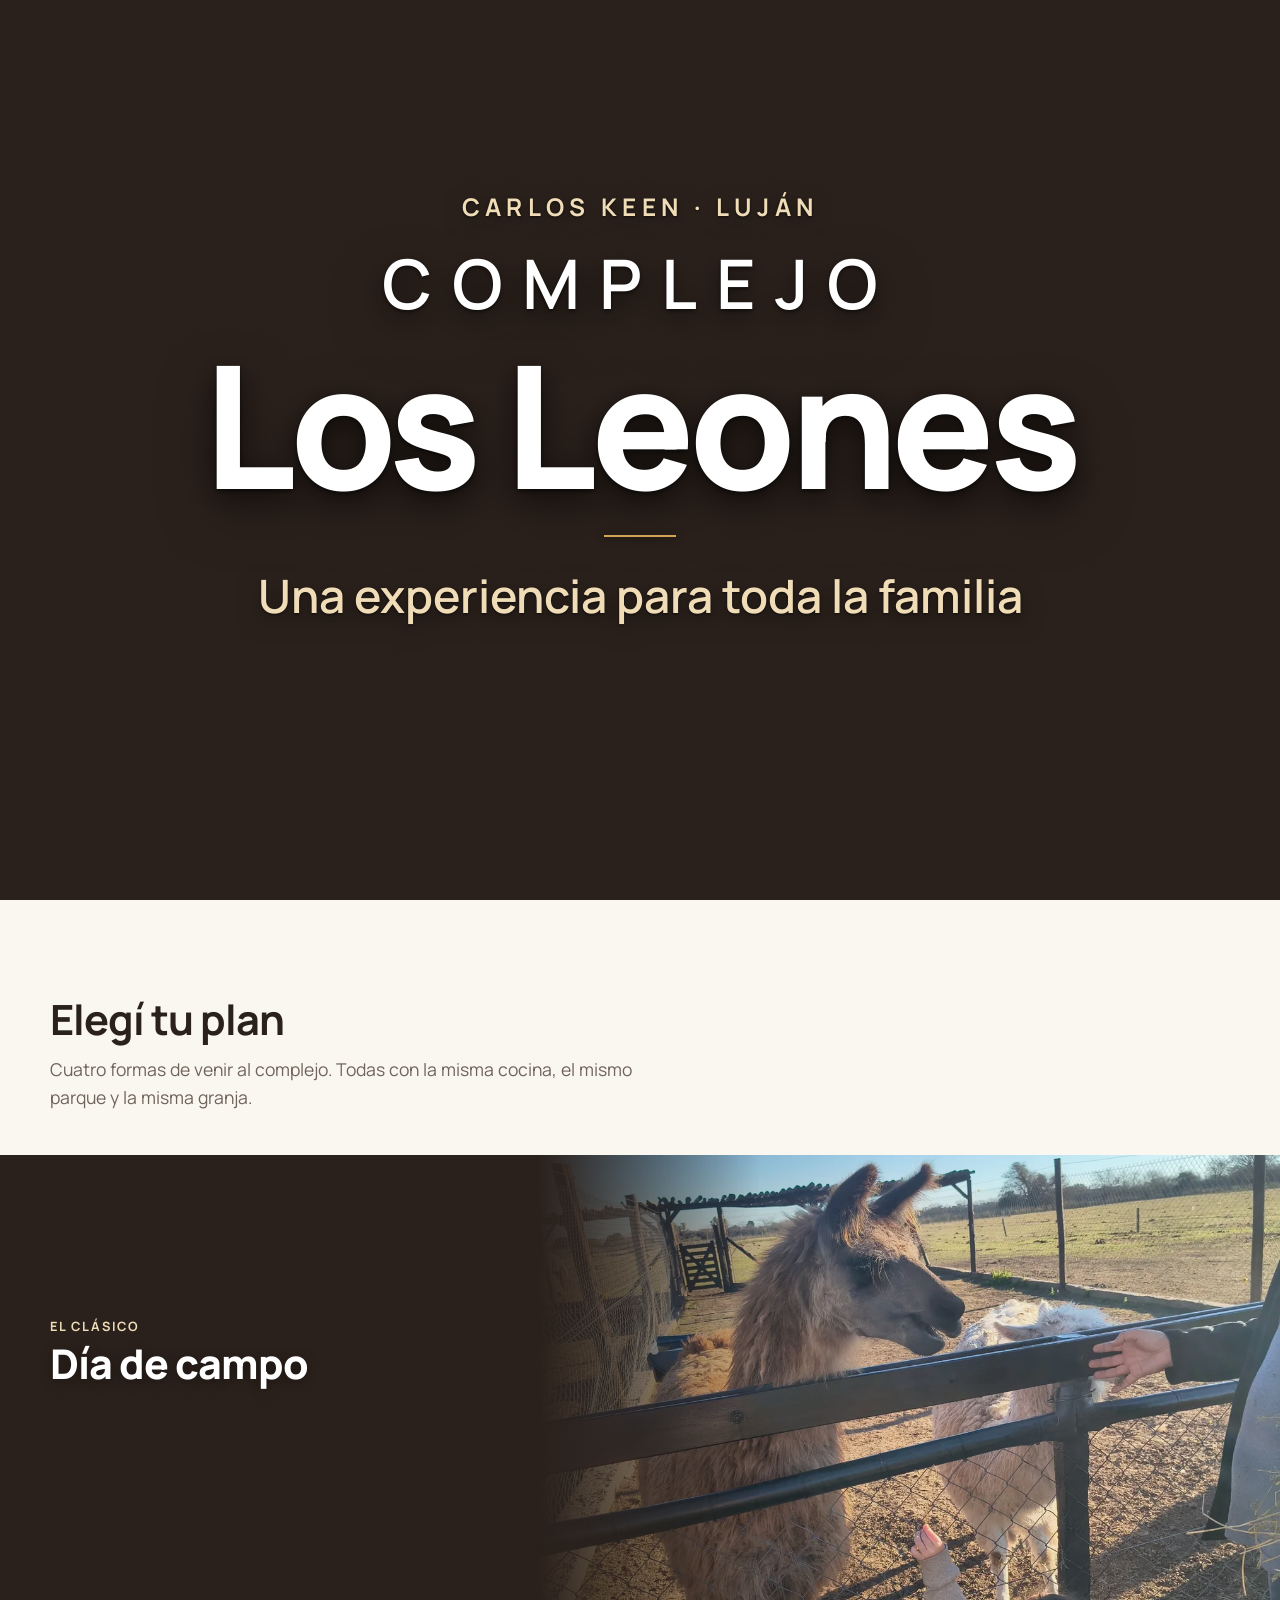
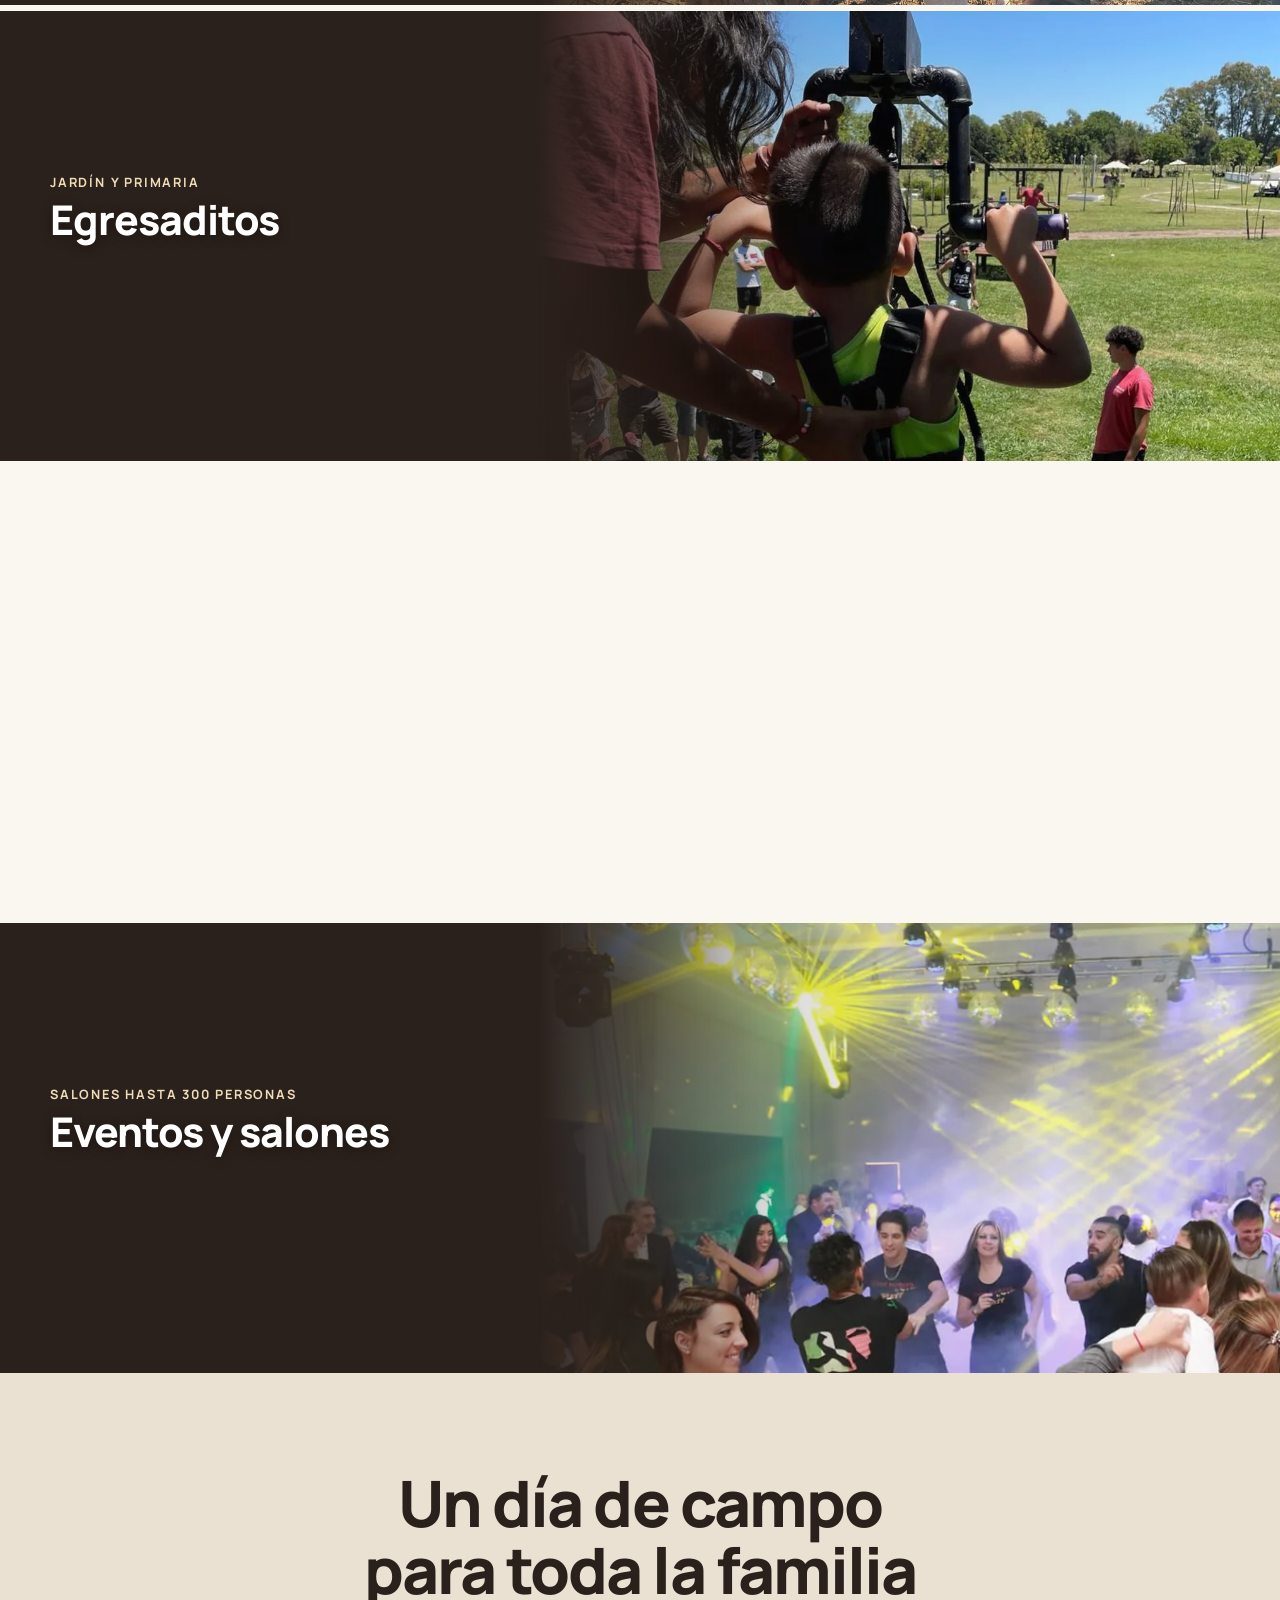
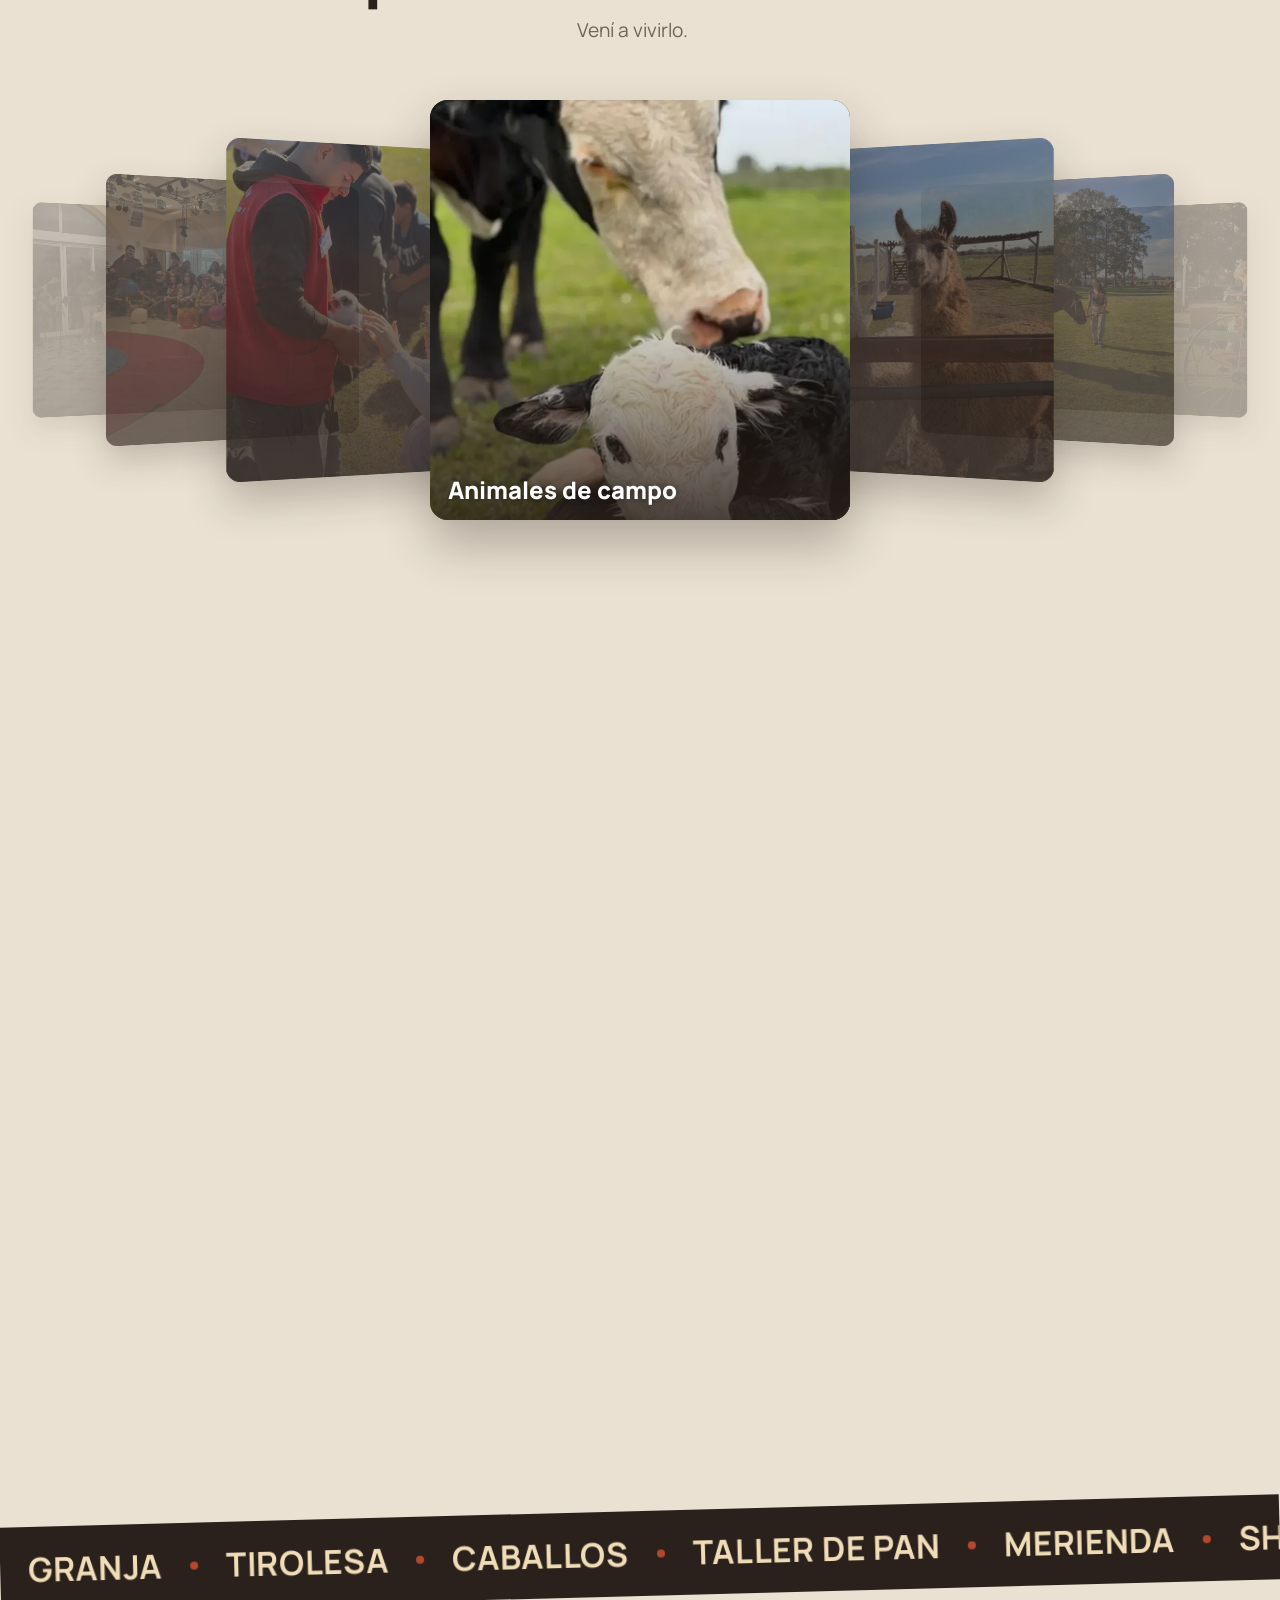
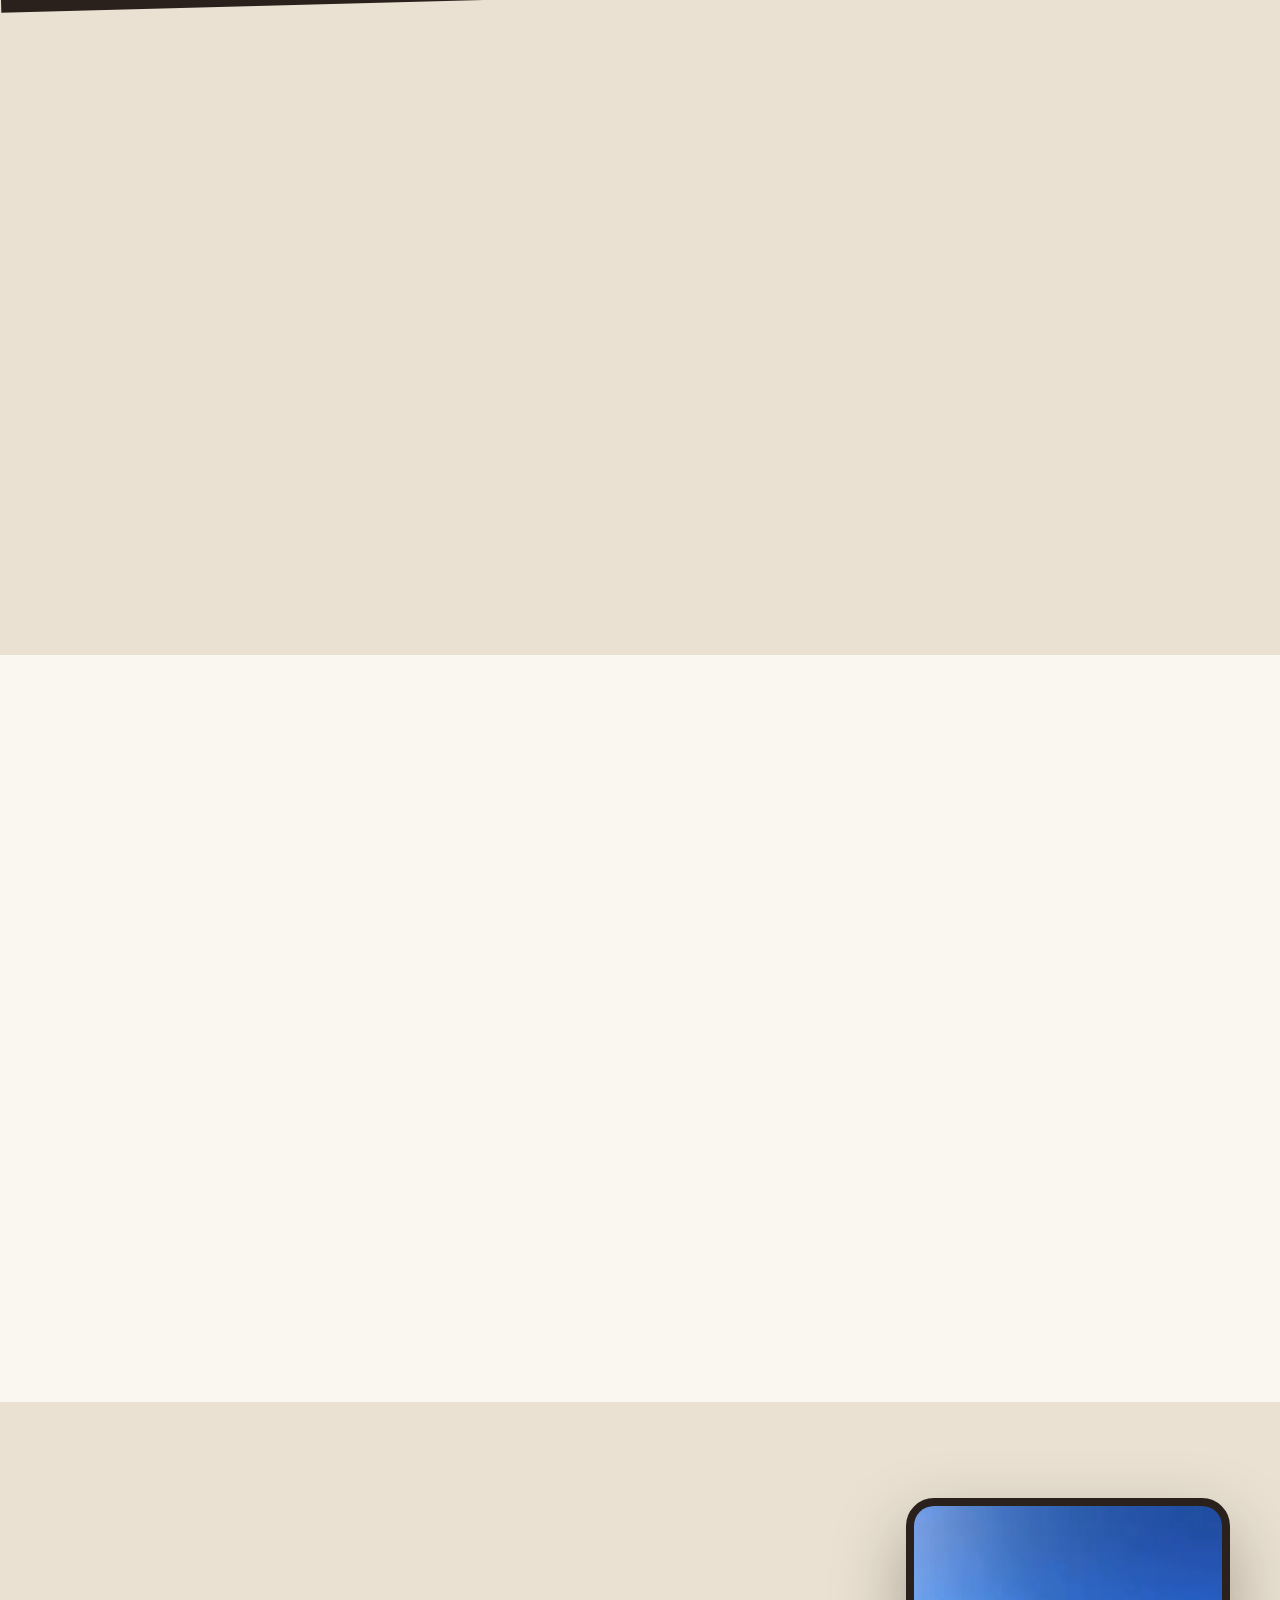
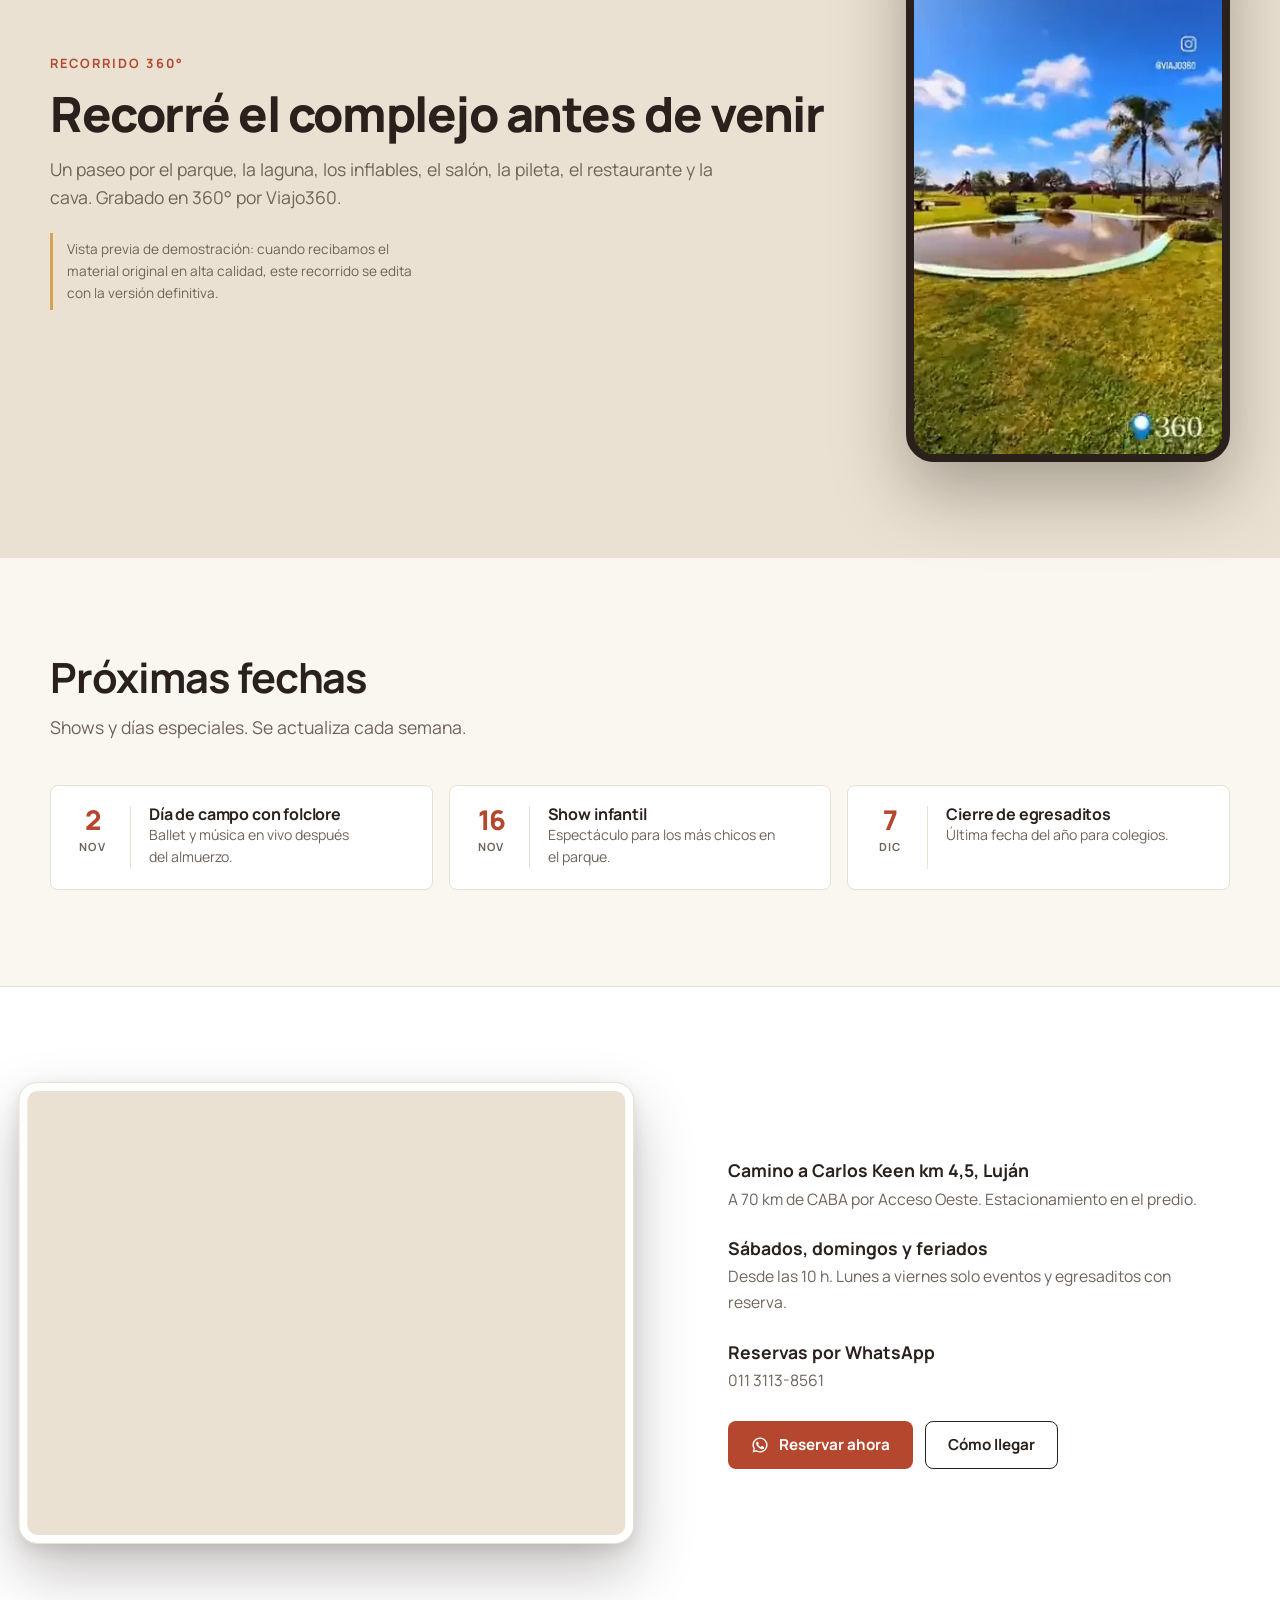
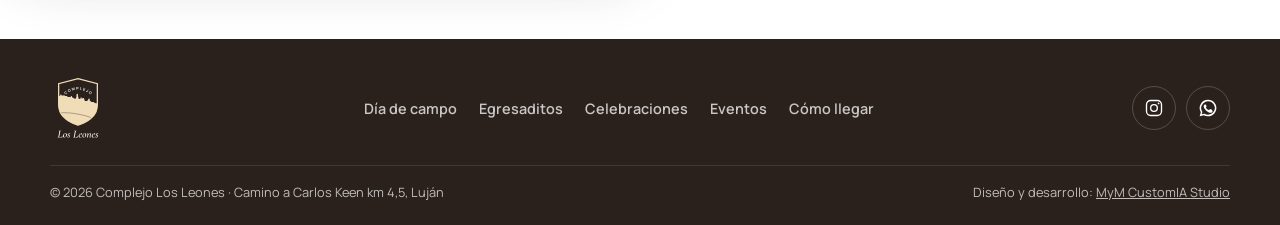
==== index.html @ ae830e56 "Home completa: portada, planes, día de campo, egresaditos, reseñas, recorrido 360, cómo llegar; SEO," ====
<!doctype html>
<html lang="es-AR" class="no-js">
<head>
<meta charset="utf-8">
<meta name="viewport" content="width=device-width,initial-scale=1">
<meta name="robots" content="noindex">
<title>Complejo Los Leones · Día de campo en Carlos Keen, Luján</title>
<meta name="description" content="Día de campo a 70 km de CABA: granja, tirolesa, caballos, shows y almuerzo en nuestro restaurante de campo. Egresaditos, celebraciones y eventos en Carlos Keen, Luján.">
<meta name="theme-color" content="#2B211C">
<link rel="icon" type="image/svg+xml" href="assets/img/isotipo.svg">
<link rel="canonical" href="https://complejolosleones.com/">
<meta property="og:type" content="website">
<meta property="og:locale" content="es_AR">
<meta property="og:site_name" content="Complejo Los Leones">
<meta property="og:title" content="Complejo Los Leones · Día de campo en Carlos Keen, Luján">
<meta property="og:description" content="Una experiencia para toda la familia a 70 km de CABA: granja, tirolesa, caballos, shows y almuerzo de campo. Egresaditos, celebraciones y eventos.">
<meta property="og:url" content="https://complejolosleones.com/">
<meta property="og:image" content="https://complejolosleones.com/assets/img/og.jpg">
<meta property="og:image:width" content="1200">
<meta property="og:image:height" content="630">
<meta name="twitter:card" content="summary_large_image">
<meta name="twitter:title" content="Complejo Los Leones · Día de campo en Carlos Keen, Luján">
<meta name="twitter:description" content="Una experiencia para toda la familia a 70 km de CABA: granja, tirolesa, caballos, shows y almuerzo de campo.">
<meta name="twitter:image" content="https://complejolosleones.com/assets/img/og.jpg">
<script type="application/ld+json">
{"@context":"https://schema.org","@type":["Restaurant","TouristAttraction"],"name":"Complejo Los Leones","description":"Restaurante de campo y complejo de eventos en Carlos Keen, Luján: día de campo con granja y actividades para toda la familia, egresaditos, celebraciones y salones para eventos.","url":"https://complejolosleones.com/","telephone":"+54 9 11 3113-8561","image":"https://complejolosleones.com/assets/img/og.jpg","address":{"@type":"PostalAddress","streetAddress":"Camino a Carlos Keen km 4,5","addressLocality":"Carlos Keen","addressRegion":"Buenos Aires","postalCode":"B6701","addressCountry":"AR"},"geo":{"@type":"GeoCoordinates","latitude":-34.5113596,"longitude":-59.1835315},"openingHoursSpecification":[{"@type":"OpeningHoursSpecification","dayOfWeek":["Saturday","Sunday"],"opens":"10:00","closes":"19:00"}],"servesCuisine":"Argentina","priceRange":"$$$","sameAs":["https://www.instagram.com/complejolosleones/"],"aggregateRating":{"@type":"AggregateRating","ratingValue":"4.5","reviewCount":"2724"}}
</script>
<link rel="preload" as="font" type="font/woff2" href="assets/fonts/manrope-var.woff2" crossorigin>
<link rel="stylesheet" href="assets/css/estilos.min.css?v=20261103t">
<script src="assets/js/main.js?v=20261103t" defer></script>
</head>
<body>
<a class="saltar" href="#contenido">Saltar al contenido</a>

<svg width="0" height="0" class="oculto-svg" aria-hidden="true" focusable="false">
  <symbol id="i-wa" viewBox="0 0 24 24"><path d="M12 2a10 10 0 0 0-8.6 15.1L2 22l5.1-1.3A10 10 0 1 0 12 2zm0 18.2a8.2 8.2 0 0 1-4.2-1.2l-.3-.2-3 .8.8-2.9-.2-.3A8.2 8.2 0 1 1 12 20.2zm4.5-6.1c-.2-.1-1.5-.7-1.7-.8s-.4-.1-.6.1-.6.8-.8 1-.3.2-.5.1a6.7 6.7 0 0 1-3.3-2.9c-.3-.4.3-.4.7-1.3.1-.2 0-.3 0-.4l-.8-1.8c-.2-.5-.4-.4-.6-.4h-.5a1 1 0 0 0-.7.3 3 3 0 0 0-.9 2.2 5.2 5.2 0 0 0 1.1 2.8 11.9 11.9 0 0 0 4.6 4c1.7.7 2.3.8 3.1.7a2.7 2.7 0 0 0 1.8-1.2 2.2 2.2 0 0 0 .1-1.2l-.5-.2z"/></symbol>
  <symbol id="i-granja" viewBox="0 0 24 24"><path d="M3 11 12 4l9 7"/><path d="M5 10v10h14V10"/><path d="M9 20v-6h6v6"/><path d="M9 14h6"/></symbol>
  <symbol id="i-tirolesa" viewBox="0 0 24 24"><path d="M2 6l20 6"/><circle cx="12" cy="10.5" r="2"/><path d="M12 12.5v4"/><path d="M9.5 20h5"/><path d="M10 16.5h4"/></symbol>
  <symbol id="i-caballo" viewBox="0 0 24 24"><path d="M6 20V11a6 6 0 0 1 12 0v9"/><path d="M4 20h4M16 20h4"/><path d="M8 13h.01M16 13h.01M7 16h.01M17 16h.01"/></symbol>
  <symbol id="i-pan" viewBox="0 0 24 24"><path d="M12 21V8"/><path d="M12 8c-3 0-4-2-4-4 2 0 4 1 4 4z"/><path d="M12 8c3 0 4-2 4-4-2 0-4 1-4 4z"/><path d="M12 13c-3 0-4-2-4-4 2 0 4 1 4 4z"/><path d="M12 13c3 0 4-2 4-4-2 0-4 1-4 4z"/><path d="M12 18c-3 0-4-2-4-4 2 0 4 1 4 4z"/><path d="M12 18c3 0 4-2 4-4-2 0-4 1-4 4z"/></symbol>
  <symbol id="i-juegos" viewBox="0 0 24 24"><circle cx="12" cy="12" r="9"/><path d="M12 3a9 9 0 0 1 0 18"/><path d="M3 12h18"/><path d="M7 5.5c3 3 3 10 0 13M17 5.5c-3 3-3 10 0 13"/></symbol>
  <symbol id="i-almuerzo" viewBox="0 0 24 24"><path d="M7 3v18"/><path d="M4 3v5a3 3 0 0 0 6 0V3"/><path d="M17 3c-2 0-3 3-3 7h3v11"/></symbol>
  <symbol id="i-merienda" viewBox="0 0 24 24"><path d="M4 9h12v5a5 5 0 0 1-10 0z"/><path d="M16 10h2a2.5 2.5 0 0 1 0 5h-2"/><path d="M4 21h14"/><path d="M8 4c0 1.5 1 1.5 1 3M12 4c0 1.5 1 1.5 1 3"/></symbol>
  <symbol id="i-shows" viewBox="0 0 24 24"><path d="M9 18V6l10-2v12"/><circle cx="6.5" cy="18" r="2.5"/><circle cx="16.5" cy="16" r="2.5"/></symbol>
  <symbol id="i-docente" viewBox="0 0 24 24"><path d="M2 9l10-4 10 4-10 4z"/><path d="M6 11v4c0 1.5 2.7 3 6 3s6-1.5 6-3v-4"/><path d="M22 9v5"/></symbol>
  <symbol id="i-familias" viewBox="0 0 24 24"><circle cx="9" cy="8" r="3"/><circle cx="17" cy="9" r="2.3"/><path d="M3 20v-1a6 6 0 0 1 12 0v1"/><path d="M15 20v-1a4 4 0 0 1 6 0v1"/></symbol>
  <symbol id="i-play" viewBox="0 0 24 24"><path d="M6 4l14 8-14 8z"/></symbol>
  <symbol id="i-menu" viewBox="0 0 24 24"><path d="M4 7h16M4 12h16M4 17h16"/></symbol>
</svg>

<header class="top" id="top">
  <div class="cont top-in">
    <a class="marca" href="#inicio">
      <img src="assets/img/marca-los-leones.svg" alt="Complejo Los Leones" width="203" height="60">
    </a>
    <button class="menu-btn" type="button" aria-expanded="false" aria-controls="nav" aria-label="Abrir menú"><svg class="ico"><use href="#i-menu"/></svg></button>
    <nav class="nav" id="nav" aria-label="Principal">
      <a href="#incluye">Día de campo</a>
      <a href="#egresaditos">Egresaditos</a>
      <a href="#planes">Celebraciones</a>
      <a href="#planes">Eventos</a>
      <a href="#contacto">Cómo llegar</a>
      <a class="btn btn-teja btn-sm" href="https://wa.me/5491131138561?text=Hola!%20Quiero%20info%20para%20un%20d%C3%ADa%20de%20campo." target="_blank" rel="noopener">Reservar</a>
    </nav>
  </div>
</header>

<main id="contenido">

<!-- ═══ 1 · PORTADA ═══════════════════════════════════════════════ -->
<section class="hero" id="inicio">
  <!-- Fondo: arranca con la laguna y, cuando el texto terminó de entrar, va pasando por todas las fotos con fundido lento.
       Todas las fotos vienen en el HTML; el JS espera a que carguen y arranca junto con el texto. -->
  <div class="hero-fondos">
    <picture>
      <source media="(max-width:700px)" type="image/webp" srcset="assets/img/fondo-laguna-movil.webp">
      <source media="(max-width:700px)" srcset="assets/img/fondo-laguna-movil.jpg">
      <source type="image/webp" srcset="assets/img/fondo-laguna.webp">
      <img src="assets/img/fondo-laguna.jpg" alt="La laguna y el puente al atardecer" width="1600" height="900" decoding="async" class="activa" fetchpriority="high">
    </picture>
    <picture>
      <source media="(max-width:700px)" type="image/webp" srcset="assets/img/fondo-galeria-movil.webp">
      <source media="(max-width:700px)" srcset="assets/img/fondo-galeria-movil.jpg">
      <source type="image/webp" srcset="assets/img/fondo-galeria.webp">
      <img src="assets/img/fondo-galeria.jpg" alt="La galería de arcos del complejo al atardecer" width="1600" height="900" decoding="async">
    </picture>
    <picture>
      <source media="(max-width:700px)" type="image/webp" srcset="assets/img/fondo-ternero-movil.webp">
      <source media="(max-width:700px)" srcset="assets/img/fondo-ternero-movil.jpg">
      <source type="image/webp" srcset="assets/img/fondo-ternero.webp">
      <img src="assets/img/fondo-ternero.jpg" alt="Vaca con su ternero recién nacido en la granja" width="1600" height="900" decoding="async">
    </picture>
    <picture>
      <source media="(max-width:700px)" type="image/webp" srcset="assets/img/fondo-llamas-movil.webp">
      <source media="(max-width:700px)" srcset="assets/img/fondo-llamas-movil.jpg">
      <source type="image/webp" srcset="assets/img/fondo-llamas.webp">
      <img src="assets/img/fondo-llamas.jpg" alt="Las llamas de la granja" width="1600" height="900" decoding="async">
    </picture>
    <picture>
      <source media="(max-width:700px)" type="image/webp" srcset="assets/img/fondo-salon-movil.webp">
      <source media="(max-width:700px)" srcset="assets/img/fondo-salon-movil.jpg">
      <source type="image/webp" srcset="assets/img/fondo-salon.webp">
      <img src="assets/img/fondo-salon.jpg" alt="Salón de eventos con ventanales al parque" width="1600" height="900" decoding="async">
    </picture>
    <picture>
      <source media="(max-width:700px)" type="image/webp" srcset="assets/img/fondo-cava-movil.webp">
      <source media="(max-width:700px)" srcset="assets/img/fondo-cava-movil.jpg">
      <source type="image/webp" srcset="assets/img/fondo-cava.webp">
      <img src="assets/img/fondo-cava.jpg" alt="La cava de vinos" width="1600" height="900" decoding="async">
    </picture>
  </div>
  <div class="cont hero-in">
    <div class="hero-texto">
      <p class="hero-sobre">Carlos Keen · Luján</p>
      <h1 class="hero-titulo"><span>Complejo</span> <span>Los Leones</span></h1>
      <span class="hero-linea" aria-hidden="true"></span>
      <p class="hero-lema">Una experiencia para toda la familia</p>
    </div>
  </div>
</section>

<!-- ═══ 2 · PLANES ════════════════════════════════════════════════ -->
<section class="seccion planes" id="planes">
  <div class="cont">
    <div class="cabecera rev">
      <h2>Elegí tu plan</h2>
      <p class="lead">Cuatro formas de venir al complejo. Todas con la misma cocina, el mismo parque y la misma granja.</p>
    </div>
  </div>
  <ul class="franjas">
    <li class="franja rev dia" data-lado="izq">
      <a href="#incluye">
        <picture><source type="image/webp" srcset="assets/img/plan-dia-de-campo.webp"><img src="assets/img/plan-dia-de-campo.jpg" alt="" width="1200" height="900" loading="lazy"></picture>
        <div class="cont franja-in">
          <span class="tag">El clásico</span>
          <h3>Día de campo</h3>
          <p>Jornada completa para familias y grupos: actividades, almuerzo, merienda y shows.</p>
        </div>
      </a>
    </li>
    <li class="franja rev egre-f" data-lado="der">
      <a href="#egresaditos">
        <picture><source type="image/webp" srcset="assets/img/plan-egresaditos.webp"><img src="assets/img/plan-egresaditos.jpg" alt="" width="1200" height="900" loading="lazy"></picture>
        <div class="cont franja-in">
          <span class="tag">Jardín y primaria</span>
          <h3>Egresaditos</h3>
          <p>Un día en el campo para cerrar el año: actividades por nivel, merienda y recuerdo grupal.</p>
        </div>
      </a>
    </li>
    <li class="franja rev cele" data-lado="izq">
      <a href="https://wa.me/5491131138561?text=Hola!%20Quiero%20info%20para%20una%20celebraci%C3%B3n.%20Fecha%3A%20____%20%C2%B7%20Somos%3A%20____" target="_blank" rel="noopener">
        <picture><source type="image/webp" srcset="assets/img/plan-celebraciones.webp"><img src="assets/img/plan-celebraciones.jpg" alt="" width="1200" height="900" loading="lazy"></picture>
        <div class="cont franja-in">
          <span class="tag">Cumpleaños y reuniones</span>
          <h3>Celebraciones</h3>
          <p>Cumpleaños, aniversarios y encuentros familiares con mesa reservada y actividades para los chicos.</p>
        </div>
      </a>
    </li>
    <li class="franja rev even" data-lado="der">
      <a href="https://wa.me/5491131138561?text=Hola!%20Quiero%20info%20para%20un%20evento%20en%20sal%C3%B3n.%20Tipo%3A%20____%20%C2%B7%20Fecha%3A%20____" target="_blank" rel="noopener">
        <picture><source type="image/webp" srcset="assets/img/plan-eventos.webp"><img src="assets/img/plan-eventos.jpg" alt="" width="800" height="600" loading="lazy"></picture>
        <div class="cont franja-in">
          <span class="tag">Salones hasta 300 personas</span>
          <h3>Eventos y salones</h3>
          <p>Casamientos, XV y jornadas de empresa en nuestros tres salones, con catering propio.</p>
        </div>
      </a>
    </li>
  </ul>
</section>

<!-- ═══ 3 · QUÉ INCLUYE ═══════════════════════════════════════════ -->
<section class="seccion incluye" id="incluye">
  <div class="cont">
    <div class="incluye-cab rev">
      <h2>Un día de campo para toda la familia</h2>
      <p class="lead">Vení a vivirlo.</p>
    </div>
    <div class="coverflow rev" id="coverflow">
      <ul class="cf-pista">
      <li class="cf-item"><picture><source type="image/webp" srcset="assets/img/act-granja.webp"><img src="assets/img/act-granja.jpg" alt="Granja" width="800" height="800"></picture><span>Granja</span></li>
      <li class="cf-item"><picture><source type="image/webp" srcset="assets/img/act-ternero.webp"><img src="assets/img/act-ternero.jpg" alt="Animales de campo" width="800" height="800"></picture><span>Animales de campo</span></li>
      <li class="cf-item"><picture><source type="image/webp" srcset="assets/img/act-llamas.webp"><img src="assets/img/act-llamas.jpg" alt="Llamas" width="800" height="800"></picture><span>Llamas</span></li>
      <li class="cf-item"><picture><source type="image/webp" srcset="assets/img/act-caballo.webp"><img src="assets/img/act-caballo.jpg" alt="Paseo a caballo" width="800" height="800"></picture><span>Paseo a caballo</span></li>
      <li class="cf-item"><picture><source type="image/webp" srcset="assets/img/act-sulky.webp"><img src="assets/img/act-sulky.jpg" alt="Paseo en sulky" width="800" height="800"></picture><span>Paseo en sulky</span></li>
      <li class="cf-item"><picture><source type="image/webp" srcset="assets/img/act-tirolesa.webp"><img src="assets/img/act-tirolesa.jpg" alt="Tirolesa" width="800" height="800"></picture><span>Tirolesa</span></li>
      <li class="cf-item"><picture><source type="image/webp" srcset="assets/img/act-pan.webp"><img src="assets/img/act-pan.jpg" alt="Taller de pan" width="800" height="800"></picture><span>Taller de pan</span></li>
      <li class="cf-item"><picture><source type="image/webp" srcset="assets/img/act-maquillaje.webp"><img src="assets/img/act-maquillaje.jpg" alt="Maquillaje artístico" width="800" height="800"></picture><span>Maquillaje artístico</span></li>
      <li class="cf-item"><picture><source type="image/webp" srcset="assets/img/act-juegos.webp"><img src="assets/img/act-juegos.jpg" alt="Plaza de juegos" width="800" height="800"></picture><span>Plaza de juegos</span></li>
      <li class="cf-item"><picture><source type="image/webp" srcset="assets/img/act-arco.webp"><img src="assets/img/act-arco.jpg" alt="Tiro con arco" width="800" height="800"></picture><span>Tiro con arco</span></li>
      <li class="cf-item"><picture><source type="image/webp" srcset="assets/img/act-folclore.webp"><img src="assets/img/act-folclore.jpg" alt="Folclore en vivo" width="800" height="800"></picture><span>Folclore en vivo</span></li>
      <li class="cf-item"><picture><source type="image/webp" srcset="assets/img/act-circo.webp"><img src="assets/img/act-circo.jpg" alt="Show infantil" width="800" height="800"></picture><span>Show infantil</span></li>
      </ul>
    </div>
    <div class="reserva rev">
      <a class="btn-reserva" href="https://wa.me/5491131138561?text=Hola!%20Quiero%20reservar%20un%20d%C3%ADa%20de%20campo.%20Fecha%3A%20____%20%C2%B7%20Adultos%3A%20__%20%C2%B7%20Chicos%3A%20__" target="_blank" rel="noopener"><svg><use href="#i-wa"/></svg>Reservá tu día de campo</a>
      <p>Te respondemos por WhatsApp con la disponibilidad y el valor para tu fecha.</p>
    </div>
  </div>
</section>

<!-- ═══ 5 · EGRESADITOS ═══════════════════════════════════════════ -->
<section class="seccion egre" id="egresaditos">
  <div class="cont">
    <!-- Foto grande con el título montado encima -->
    <div class="egre-hero rev">
      <picture><source type="image/webp" srcset="assets/img/egresaditos.webp"><img src="assets/img/egresaditos.jpg" alt="Grupo de egresaditos festejando en el parque del complejo" width="1200" height="900" loading="lazy"></picture><!-- ▼ imagen de ejemplo (IA): reemplazar por foto real -->
      <div class="egre-hero-texto">
        <span class="tag">Egresaditos · Jardín y primaria</span>
        <h2><span class="w">El</span> <span class="w">último</span> <span class="w">día</span> <span class="w">de</span> <span class="w">clases</span><br><span class="w">que</span> <span class="w">nadie</span> <span class="w">se</span> <span class="w">olvida</span></h2>
      </div>
      <ul class="niveles" aria-label="Niveles">
        <li class="nivel">Jardín</li>
        <li class="nivel">Primaria</li>
        <li class="nivel pronto">Secundaria · 2027</li>
      </ul>
    </div>
  </div>

  <!-- Cinta con las palabras del día: se desplaza con el scroll -->
  <div class="cinta" aria-hidden="true"><div class="cinta-pista"><div class="cinta-grupo"><span>Granja</span><i></i><span>Tirolesa</span><i></i><span>Caballos</span><i></i><span>Taller de pan</span><i></i><span>Merienda</span><i></i><span>Show</span><i></i><span>Foto grupal</span><i></i></div><div class="cinta-grupo"><span>Granja</span><i></i><span>Tirolesa</span><i></i><span>Caballos</span><i></i><span>Taller de pan</span><i></i><span>Merienda</span><i></i><span>Show</span><i></i><span>Foto grupal</span><i></i></div></div></div>

  <div class="cont">
    <!-- Tres pasos -->
    <ol class="pasos">
      <li class="paso rev"><span class="paso-num">1</span><h3>Llegan y exploran</h3><p>Granja, plaza de juegos y el parque entero para correr.</p></li>
      <li class="paso rev"><span class="paso-num">2</span><h3>Se animan</h3><p>Tirolesa, paseo a caballo, tiro con arco y taller de pan.</p></li>
      <li class="paso rev"><span class="paso-num">3</span><h3>Lo celebran</h3><p>Merienda de campo, show y la foto del grupo con las remeras.</p></li>
    </ol>

    <!-- Dos puertas de entrada -->
    <div class="doble">
      <a class="rev" href="https://wa.me/5491131138561?text=Hola!%20Soy%20docente%2Fdirectivo%20y%20quiero%20la%20propuesta%20de%20egresaditos.%20Colegio%3A%20____%20%C2%B7%20Nivel%3A%20____%20%C2%B7%20Cantidad%3A%20__" target="_blank" rel="noopener">
        <span class="doble-ico"><svg class="ico"><use href="#i-docente"/></svg></span>
        <b>Soy docente o directivo</b>
        <span class="doble-txt">Pedí la propuesta para presentar en el colegio.</span>
        <span class="doble-cta"><svg><use href="#i-wa"/></svg>Pedir propuesta<svg class="ico doble-flecha" viewBox="0 0 24 24"><path d="M5 12h14M13 6l6 6-6 6"/></svg></span>
      </a>
      <a class="rev" href="https://wa.me/5491131138561?text=Hola!%20Somos%20familias%20de%20egresaditos%20y%20queremos%20info.%20Colegio%3A%20____%20%C2%B7%20Nivel%3A%20____%20%C2%B7%20Cantidad%3A%20__" target="_blank" rel="noopener">
        <span class="doble-ico"><svg class="ico"><use href="#i-familias"/></svg></span>
        <b>Somos las familias</b>
        <span class="doble-txt">Consultá fechas y armá el día con la comisión de padres.</span>
        <span class="doble-cta"><svg><use href="#i-wa"/></svg>Consultar fechas<svg class="ico doble-flecha" viewBox="0 0 24 24"><path d="M5 12h14M13 6l6 6-6 6"/></svg></span>
      </a>
    </div>
    <p class="egre-confianza rev">Más de 2.700 familias nos puntuaron 4,5 ★ en Google.</p>
  </div>
</section>

<!-- ═══ 6 · RESEÑAS ═══════════════════════════════════════════════ -->
<section class="seccion resenas" id="resenas">
  <div class="cont">
    <div class="resenas-cab rev">
      <div class="resenas-score">
        <b class="score-num" data-contar="4,5">0,0</b>
        <div class="score-estrellas" aria-label="4,5 de 5 estrellas"><i></i><i></i><i></i><i></i><i class="media"></i></div>
        <span>más de 2.700 reseñas</span>
      </div>
      <div>
        <h2>Nuestras reseñas en Google</h2>
        <p class="lead">Lo que cuentan las familias después de pasar el día en el complejo.</p>
      </div>
    </div>
    <div class="resenas-grid">
      <article class="resena rev">
        <svg class="comilla" viewBox="0 0 24 24" aria-hidden="true"><path d="M7 7h5v5c0 3-2 5-5 5v-2c1.7 0 3-1.3 3-3H7V7zm8 0h5v5c0 3-2 5-5 5v-2c1.7 0 3-1.3 3-3h-3V7z"/></svg>
        <div class="estrellas" aria-label="5 estrellas">★★★★★</div>
        <p>Pasamos un día de campo que disfrutamos de punta a punta. Nos asignaron la mesa, tomamos mate afuera y los chicos no pararon.</p>
        <footer><span class="avatar">G</span><div><b>Gabriela</b><small>Local Guide · Google</small></div></footer>
      </article>
      <article class="resena rev destacada">
        <svg class="comilla" viewBox="0 0 24 24" aria-hidden="true"><path d="M7 7h5v5c0 3-2 5-5 5v-2c1.7 0 3-1.3 3-3H7V7zm8 0h5v5c0 3-2 5-5 5v-2c1.7 0 3-1.3 3-3h-3V7z"/></svg>
        <div class="estrellas" aria-label="5 estrellas">★★★★★</div>
        <p>10 de 10. Los niños entretenidos con la visita a la granja, taller de pan, paseo a caballo, inflables, maquillaje y canchita.</p>
        <footer><span class="avatar">R</span><div><b>Romina</b><small>Local Guide · Google</small></div></footer>
      </article>
      <article class="resena rev">
        <svg class="comilla" viewBox="0 0 24 24" aria-hidden="true"><path d="M7 7h5v5c0 3-2 5-5 5v-2c1.7 0 3-1.3 3-3H7V7zm8 0h5v5c0 3-2 5-5 5v-2c1.7 0 3-1.3 3-3h-3V7z"/></svg>
        <div class="estrellas" aria-label="5 estrellas">★★★★★</div>
        <p>Qué injusto darles solo 5 estrellas. Granja linda y variada, comida riquísima.</p>
        <footer><span class="avatar">O</span><div><b>Osvaldo</b><small>Local Guide · Google</small></div></footer>
      </article>
    </div>
    <div class="google rev">
      <a class="btn btn-linea" href="https://www.google.com/maps/search/Complejo+Los+Leones+Carlos+Keen" target="_blank" rel="noopener">Leer todas en Google</a>
    </div>
  </div>
</section>

<!-- ═══ 7 · RECORRIDO 360 ═════════════════════════════════════════ -->
<section class="seccion video" id="video">
  <div class="cont video-grid">
    <div class="video-texto">
      <span class="tag rev">Recorrido 360°</span>
      <h2 class="rev">Recorré el complejo antes de venir</h2>
      <p class="lead rev">Un paseo por el parque, la laguna, los inflables, el salón, la pileta, el restaurante y la cava. Grabado en 360° por Viajo360.</p>
      <p class="video-nota rev">Vista previa de demostración: cuando recibamos el material original en alta calidad, este recorrido se edita con la versión definitiva.</p>
    </div>
    <div class="video-marco rev" data-lado="der">
      <video muted playsinline loop preload="none" poster="assets/img/recorrido-poster.webp" width="324" height="576" aria-label="Recorrido en video por el Complejo Los Leones">
        <source data-src="assets/video/recorrido.mp4" type="video/mp4">
      </video>
    </div>
  </div>
</section>

<!-- ═══ 8 · AGENDA ════════════════════════════════════════════════ -->
<section class="seccion agenda" id="agenda">
  <div class="cont">
    <div class="cabecera">
      <h2>Próximas fechas</h2>
      <p class="lead">Shows y días especiales. Se actualiza cada semana.</p>
    </div>
    <div class="agenda-lista"><!-- ▼ CONFIRMAR fechas: son de ejemplo -->
      <article class="evento"><div class="fecha"><b>2</b><small>NOV</small></div><div><h3>Día de campo con folclore</h3><p>Ballet y música en vivo después del almuerzo.</p></div></article>
      <article class="evento"><div class="fecha"><b>16</b><small>NOV</small></div><div><h3>Show infantil</h3><p>Espectáculo para los más chicos en el parque.</p></div></article>
      <article class="evento"><div class="fecha"><b>7</b><small>DIC</small></div><div><h3>Cierre de egresaditos</h3><p>Última fecha del año para colegios.</p></div></article>
    </div>
  </div>
</section>

<!-- ═══ 9 · CÓMO LLEGAR ═══════════════════════════════════════════ -->
<section class="seccion contacto" id="contacto">
  <div class="cont contacto-grid">
    <div class="mapa rev" data-lado="izq">
      <iframe src="https://www.google.com/maps?q=-34.5113596,-59.1835315&z=15&output=embed&hl=es" width="600" height="450" loading="lazy" referrerpolicy="no-referrer-when-downgrade" allowfullscreen title="Ubicación del Complejo Los Leones en Google Maps"></iframe>
    </div>
    <div class="datos">
      <div class="rev"><b>Camino a Carlos Keen km 4,5, Luján</b><span>A 70 km de CABA por Acceso Oeste. Estacionamiento en el predio.</span></div>
      <div class="rev"><b>Sábados, domingos y feriados</b><span>Desde las 10 h. Lunes a viernes solo eventos y egresaditos con reserva.</span></div><!-- ▼ CONFIRMAR -->
      <div class="rev"><b>Reservas por WhatsApp</b><span>011 3113-8561</span></div><!-- ▼ CONFIRMAR número oficial -->
      <div class="rev contacto-botones">
        <a class="btn btn-teja" href="https://wa.me/5491131138561?text=Hola!%20Quiero%20reservar.%20Fecha%3A%20____%20%C2%B7%20Somos%3A%20____" target="_blank" rel="noopener"><svg><use href="#i-wa"/></svg>Reservar ahora</a>
        <a class="btn btn-linea" href="https://www.google.com/maps/dir/?api=1&destination=Complejo+Los+Leones+Carlos+Keen" target="_blank" rel="noopener">Cómo llegar</a>
      </div>
    </div>
  </div>
</section>

</main>

<!-- ═══ 10 · PIE ══════════════════════════════════════════════════ -->
<footer class="pie">
  <div class="cont">
    <div class="pie-fila">
      <a class="pie-marca" href="#inicio"><img src="assets/img/logo-los-leones-claro.svg" alt="Complejo Los Leones" width="220" height="260"></a>
      <nav class="pie-nav" aria-label="Pie"><a href="#incluye">Día de campo</a><a href="#egresaditos">Egresaditos</a><a href="#planes">Celebraciones</a><a href="#planes">Eventos</a><a href="#contacto">Cómo llegar</a></nav>
      <div class="pie-redes"><a href="https://www.instagram.com/complejolosleones/" target="_blank" rel="noopener" aria-label="Instagram"><svg class="ico" viewBox="0 0 24 24"><rect x="3" y="3" width="18" height="18" rx="5"/><circle cx="12" cy="12" r="4"/><circle cx="17.5" cy="6.5" r="1" fill="currentColor" stroke="none"/></svg></a><a href="https://wa.me/5491131138561" target="_blank" rel="noopener" aria-label="WhatsApp"><svg viewBox="0 0 24 24" class="ico-relleno"><use href="#i-wa"/></svg></a></div>
    </div>
    <div class="legal"><span>© 2026 Complejo Los Leones · Camino a Carlos Keen km 4,5, Luján</span><span>Diseño y desarrollo: <a href="https://mymcustomiastudio.com/" target="_blank" rel="noopener">MyM CustomIA Studio</a></span></div>
  </div>
</footer>


</body>
</html>
---- assets/css/estilos.min.css ----
@font-face{font-family:"Manrope";src:url("../fonts/manrope-var.woff2") format("woff2");font-weight:200 800;font-style:normal;font-display:swap}:root{--teja:#B5472E;--teja-osc:#8E3521;--teja-clara:#C96A4F;--nogal:#2B211C;--gris:#6F635A;--piedra:#EAE1D2;--cal:#FAF7F1;--blanco:#FFFFFF;--oro:#D4A356;--oro-claro:#F0DDB8;--wa:#1FA85A;--wa-osc:#178A4A;--texto:"Manrope",system-ui,sans-serif;--radio:8px;--ancho:1180px;--gutter:clamp(20px,5vw,48px);--alto-header:70px;--aire:clamp(64px,9vw,96px)}*,*::before,*::after{box-sizing:border-box}html{overflow-x:clip;scroll-behavior:smooth;-webkit-text-size-adjust:100%}body{margin:0;font-family:var(--texto);color:var(--nogal);background:var(--cal);line-height:1.6;-webkit-font-smoothing:antialiased}[id]{scroll-margin-top:calc(var(--alto-header) + 16px)}h1,h2,h3,h4,p,ul,ol,dl,dd,figure{margin:0}ul,ol{padding:0;list-style:none}a{color:inherit}img{max-width:100%;height:auto;display:block}:focus-visible{outline:3px solid var(--oro);outline-offset:2px}@media(prefers-reduced-motion:reduce){*,*::before,*::after{transition:none!important;animation:none!important}html{scroll-behavior:auto}}h1,h2,h3,h4{font-weight:700;line-height:1.12;letter-spacing:-.025em;text-wrap:balance}h2{font-size:clamp(1.9rem,3.4vw,2.6rem)}h3{font-size:1.2rem;letter-spacing:-.01em}p{max-width:62ch;text-wrap:pretty}.cont{width:min(100% - 2*var(--gutter),var(--ancho));margin-inline:auto}.seccion{padding:var(--aire) 0}.lead{font-size:1.1rem;color:var(--gris);margin-top:12px}.cabecera{max-width:640px;margin-bottom:44px}.saltar{position:absolute;left:-999px;top:0;background:var(--oro);color:var(--nogal);padding:12px 16px;z-index:100}.saltar:focus{left:8px;top:8px}.btn{display:inline-flex;align-items:center;justify-content:center;gap:10px;min-height:48px;padding:0 22px;border-radius:var(--radio);font-weight:700;font-size:.95rem;text-decoration:none;border:1.5px solid transparent;cursor:pointer;transition:background .15s,border-color .15s,color .15s}.btn svg{width:18px;height:18px;flex:none;fill:currentColor}.btn-wa{background:var(--wa);color:var(--blanco)}.btn-wa:hover{background:var(--wa-osc)}.btn-teja{background:var(--teja);color:var(--blanco)}.btn-teja:hover{background:var(--teja-osc)}.btn-linea{border-color:var(--nogal);color:var(--nogal);background:transparent}.btn-linea:hover{background:var(--nogal);color:var(--blanco)}.btn-linea-claro{border-color:rgba(255,255,255,.5);color:var(--blanco);background:transparent}.btn-linea-claro:hover{background:var(--blanco);color:var(--nogal);border-color:var(--blanco)}.btn-sm{min-height:44px;padding:0 16px;font-size:.88rem}.oculto-svg{position:absolute;width:0;height:0;overflow:hidden}.ico{width:28px;height:28px;stroke:currentColor;fill:none;stroke-width:1.6;stroke-linecap:round;stroke-linejoin:round}.foto{position:relative;background:linear-gradient(165deg,#C9A98A,#8E6B52);border-radius:var(--radio);overflow:hidden;display:grid;place-items:center;color:rgba(255,255,255,.7);font-size:.8rem}.foto::after{content:"";position:absolute;inset:0;background:radial-gradient(ellipse at 75% 20%,rgba(200,161,90,.18),transparent 55%)}.foto span{position:relative;z-index:1;padding:5px 10px;border:1px dashed rgba(255,255,255,.4);border-radius:4px}.foto img{position:absolute;inset:0;width:100%;height:100%;object-fit:cover}.top{position:fixed;top:0;left:0;right:0;z-index:50;background:rgba(250,247,241,.94);backdrop-filter:blur(10px);border-bottom:1px solid var(--piedra);transform:translateY(-100%);transition:transform .35s ease}.top.solido{transform:none}.no-js .top{transform:none}.top-in{display:flex;align-items:center;justify-content:space-between;height:var(--alto-header)}.marca{display:flex;align-items:center;text-decoration:none}.marca img{height:44px;width:auto}.nav{display:flex;align-items:center;gap:28px;font-weight:600;font-size:.92rem}.nav a{text-decoration:none;color:var(--gris)}.nav a:hover{color:var(--nogal)}.nav .btn{color:var(--blanco)}.menu-btn{display:none;width:44px;height:44px;background:none;border:0;cursor:pointer;color:var(--nogal);padding:0;place-items:center}.menu-btn .ico{width:26px;height:26px}@media(max-width:900px){.nav{display:none;position:absolute;left:0;right:0;top:var(--alto-header);flex-direction:column;align-items:stretch;gap:0;background:var(--cal);border-bottom:1px solid var(--piedra);padding:8px 0 16px}.nav a{padding:14px var(--gutter)}.nav .btn{margin:8px var(--gutter) 0}.top.abierto .nav{display:flex}.menu-btn{display:grid}}.hero{position:relative;min-height:100vh;min-height:100svh;display:grid;align-items:center;color:var(--blanco);background:var(--nogal);overflow:hidden}.hero-fondos{position:absolute;inset:0}.hero-fondos img{position:absolute;inset:0;width:100%;height:100%;object-fit:cover;opacity:0;transform:scale(1.06);transition:opacity 2.5s ease,transform 9s ease-out}.hero-fondos img.activa{opacity:1;transform:none}.hero-fondos img:first-child{transition:opacity 1.2s ease,transform 12s ease-out}.hero-fondos::after{content:"";position:absolute;inset:0;background:radial-gradient(ellipse 60% 58% at 50% 55%,rgba(43,33,28,.78) 0%,rgba(43,33,28,.5) 50%,rgba(43,33,28,.15) 100%),linear-gradient(to top,rgba(43,33,28,.6),transparent 45%)}.hero-in{position:relative;z-index:2;padding:70px 0 150px;display:grid;justify-items:center;text-align:center}.hero-sobre{font-size:clamp(1rem,1.9vw,1.6rem);font-weight:700;letter-spacing:.22em;text-transform:uppercase;color:var(--oro-claro);margin-bottom:22px;text-shadow:0 1px 3px rgba(0,0,0,.6),0 4px 18px rgba(0,0,0,.5)}.hero-titulo{font-size:clamp(3.4rem,min(14vw,19vh),13.5rem);font-weight:800;letter-spacing:-.035em;line-height:1;text-shadow:0 2px 4px rgba(0,0,0,.55),0 8px 28px rgba(0,0,0,.55),0 20px 60px rgba(0,0,0,.4)}.hero-titulo span{display:block;white-space:nowrap}.hero-titulo span:first-child{font-size:.4em;font-weight:600;letter-spacing:.28em;text-transform:uppercase;margin-bottom:.3em}.hero-lema{margin-top:22px;position:relative;font-size:clamp(1.3rem,3.6vw,3.1rem);font-weight:600;color:var(--oro-claro);max-width:30ch;text-shadow:0 1px 3px rgba(0,0,0,.6),0 6px 22px rgba(0,0,0,.5)}.hero-linea{display:block;width:72px;height:2px;margin:26px auto 0;background:var(--oro);box-shadow:0 2px 8px rgba(0,0,0,.5);opacity:0;transform:scaleX(var(--linea-escala,18))}@keyframes contraer{0%{opacity:0;transform:scaleX(var(--linea-escala,18))}15%{opacity:1}100%{opacity:1;transform:scaleX(1)}}.hero.arranca .hero-linea,.no-js .hero-linea{animation:contraer 1.1s 1.7s cubic-bezier(.65,0,.2,1) both}@media(prefers-reduced-motion:reduce){.hero-linea{opacity:1;transform:none}}@keyframes subir{from{opacity:0;transform:translateY(22px)}to{opacity:1;transform:none}}.hero-sobre,.hero-titulo span,.hero-lema{opacity:0}.hero.arranca .hero-sobre,.hero.arranca .hero-titulo span,.hero.arranca .hero-lema,.no-js .hero-sobre,.no-js .hero-titulo span,.no-js .hero-lema{animation:subir .9s var(--d,0s) cubic-bezier(.2,.7,.2,1) both}.hero-sobre{--d:.3s}.hero-titulo span:first-child{--d:.7s}.hero-titulo span:last-child{--d:1.1s}.hero-lema{--d:2.6s}@media(prefers-reduced-motion:reduce){.hero-sobre,.hero-titulo span,.hero-lema{opacity:1}}@media(max-width:900px){.hero{align-items:end}.hero-in{padding:90px 0 130px}.hero-fondos::after{background:linear-gradient(to top,rgba(43,33,28,.9) 0%,rgba(43,33,28,.55) 50%,rgba(43,33,28,.15) 100%)}}.planes{padding-bottom:0;overflow-x:clip}.franjas{display:grid;gap:6px}.franja a{position:relative;display:grid;align-items:center;min-height:clamp(260px,50vh,480px);color:var(--blanco);text-decoration:none;overflow:hidden;background:var(--nogal)}.franja picture,.franja img{position:absolute;inset:0;width:100%;height:100%}.franja picture{left:auto;right:0;width:58%;-webkit-mask-image:linear-gradient(90deg,transparent 0%,#000 30%);mask-image:linear-gradient(90deg,transparent 0%,#000 30%)}.franja img{object-fit:cover;transform:scale(1.02);transition:transform 1.2s cubic-bezier(.2,.7,.2,1)}.franja a::after{content:"";position:absolute;inset:0;background:linear-gradient(90deg,rgba(43,33,28,.55) 0%,rgba(43,33,28,.35) 40%,rgba(43,33,28,.08) 70%,rgba(43,33,28,0) 100%);transition:opacity .5s}.franja-in{position:relative;z-index:2;display:grid;grid-template-columns:1fr;grid-template-areas:"tag" "titulo" "texto";align-items:center;padding:28px 0}.franja .tag{grid-area:tag;font-size:.8rem;font-weight:700;letter-spacing:.14em;text-transform:uppercase;color:var(--oro-claro);margin-bottom:6px}.franja h3{grid-area:titulo;font-size:clamp(1.7rem,3.2vw,2.6rem);font-weight:800;letter-spacing:-.025em;line-height:1.05;text-shadow:0 2px 12px rgba(0,0,0,.4)}.franja p{grid-area:texto;margin-top:8px;max-width:48ch;color:rgba(255,255,255,.88);font-size:1rem;opacity:0;transform:translateY(8px);transition:opacity .5s .05s,transform .5s .05s}.franja a:hover img,.franja a:focus-visible img{transform:scale(1.08)}.franja.dia img{object-position:50% 15%}.franja.egre-f img{object-position:50% 30%}.franja.cele img{object-position:50% 60%}.franja.even img{object-position:50% 0%}.franja a:hover p,.franja a:focus-visible p{opacity:1;transform:none}.js .franja .tag,.js .franja h3{opacity:0;transform:translateY(18px);transition:opacity .6s cubic-bezier(.2,.7,.2,1),transform .6s cubic-bezier(.2,.7,.2,1)}.js .franja.visto .tag{opacity:1;transform:none;transition-delay:.35s}.js .franja.visto h3{opacity:1;transform:none;transition-delay:.5s}@media(hover:none){.js .franja.visto p{opacity:1;transform:none;transition-delay:.7s}.js .franja.visto img{transform:scale(1.1);transition:transform 9s ease-out .4s}}@media(prefers-reduced-motion:reduce){.js .franja .tag,.js .franja h3,.js .franja p{opacity:1;transform:none;transition:none}}@media(max-width:700px){.franja a{min-height:240px}.franja picture{width:100%;-webkit-mask-image:none;mask-image:none}.franja a::after{background:linear-gradient(90deg,rgba(43,33,28,.85) 0%,rgba(43,33,28,.55) 50%,rgba(43,33,28,.2) 100%)}.franja-in{padding:22px 0}}.js .rev{opacity:0;transform:translateY(24px);transition:opacity .8s cubic-bezier(.2,.7,.2,1),transform .8s cubic-bezier(.2,.7,.2,1)}.js .franja.rev[data-lado="izq"]{transform:translateX(-6%)}.js .franja.rev[data-lado="der"]{transform:translateX(6%)}.js .rev.visto,.js .franja.rev[data-lado].visto{opacity:1;transform:none}@media(prefers-reduced-motion:reduce){.js .rev{opacity:1;transform:none;transition:none}}.incluye{background:var(--piedra);overflow-x:clip}.incluye-cab{text-align:center;max-width:760px;margin:0 auto 44px}.incluye-cab h2{font-size:clamp(2.2rem,5vw,4rem);font-weight:800;letter-spacing:-.03em;line-height:1.05}.incluye-cab .lead{font-size:1.2rem}.coverflow{position:relative;height:clamp(280px,38vw,440px);perspective:1400px;margin-inline:calc(-1*var(--gutter))}.cf-pista{position:absolute;inset:0;transform-style:preserve-3d}.cf-item{position:absolute;top:50%;left:50%;width:clamp(240px,34vw,420px);aspect-ratio:1;margin:calc(clamp(240px,34vw,420px)/-2) 0 0 calc(clamp(240px,34vw,420px)/-2);border-radius:18px;overflow:hidden;background:var(--nogal);box-shadow:0 24px 50px rgba(43,33,28,.3);transition:transform .55s cubic-bezier(.25,.6,.25,1),opacity .55s;cursor:pointer;will-change:transform;backface-visibility:hidden}.cf-item picture,.cf-item img{position:absolute;inset:0;width:100%;height:100%}.cf-item img{object-fit:cover;display:block}.cf-item::after{content:"";position:absolute;inset:0;background:linear-gradient(to top,rgba(43,33,28,.85) 0%,rgba(43,33,28,.15) 50%,transparent 100%);transition:background .55s}.cf-item:not(.centro)::after{background:linear-gradient(to top,rgba(43,33,28,.9) 0%,rgba(43,33,28,.5) 100%)}.cf-item span{position:absolute;left:18px;right:18px;bottom:16px;z-index:2;color:var(--blanco);font-weight:800;font-size:clamp(1rem,2vw,1.5rem);line-height:1.15;text-shadow:0 1px 8px rgba(0,0,0,.5);opacity:0;transform:translateY(8px);transition:opacity .5s .3s,transform .5s .3s}.cf-item.centro span{opacity:1;transform:none}.cf-item[data-pos="0"]{transform:translateX(0) translateZ(0) scale(1);z-index:5;opacity:1}.cf-item[data-pos="1"]{transform:translateX(68%) translateZ(-220px) rotateY(-28deg) scale(.9);z-index:4;opacity:.9}.cf-item[data-pos="-1"]{transform:translateX(-68%) translateZ(-220px) rotateY(28deg) scale(.9);z-index:4;opacity:.9}.cf-item[data-pos="2"]{transform:translateX(124%) translateZ(-420px) rotateY(-36deg) scale(.8);z-index:3;opacity:.7}.cf-item[data-pos="-2"]{transform:translateX(-124%) translateZ(-420px) rotateY(36deg) scale(.8);z-index:3;opacity:.7}.cf-item[data-pos="3"]{transform:translateX(170%) translateZ(-600px) rotateY(-40deg) scale(.7);z-index:2;opacity:.35}.cf-item[data-pos="-3"]{transform:translateX(-170%) translateZ(-600px) rotateY(40deg) scale(.7);z-index:2;opacity:.35}.cf-item[data-pos="x"]{transform:translateX(0) translateZ(-900px) scale(.5);z-index:1;opacity:0;pointer-events:none}.cf-pista{pointer-events:none}.cf-item{pointer-events:auto}@media(max-width:700px){.coverflow{height:290px}.cf-item{width:230px;margin:-115px 0 0 -115px}.cf-item[data-pos="1"]{transform:translateX(62%) translateZ(-200px) rotateY(-25deg) scale(.85)}.cf-item[data-pos="-1"]{transform:translateX(-62%) translateZ(-200px) rotateY(25deg) scale(.85)}.cf-item[data-pos="2"],.cf-item[data-pos="-2"],.cf-item[data-pos="3"],.cf-item[data-pos="-3"]{opacity:0;pointer-events:none}}@media(prefers-reduced-motion:reduce){.cf-item{transition:none}}.reserva{text-align:center;margin-top:36px}.btn-reserva{display:inline-flex;align-items:center;gap:14px;padding:22px 40px;border-radius:999px;background:var(--teja);color:var(--blanco);font-weight:800;font-size:clamp(1.15rem,2.2vw,1.5rem);text-decoration:none;box-shadow:0 14px 36px rgba(181,71,46,.45);position:relative;transition:transform .25s,box-shadow .25s}.btn-reserva svg{width:28px;height:28px;fill:currentColor}.btn-reserva::before{content:"";position:absolute;inset:-6px;border-radius:999px;border:2px solid var(--teja);opacity:0;animation:latido 2.4s ease-out infinite}.btn-reserva:hover{transform:translateY(-3px);background:var(--teja-osc);box-shadow:0 20px 44px rgba(181,71,46,.5)}.reserva p{margin:16px auto 0;color:var(--gris);font-size:.95rem}@keyframes latido{0%{transform:scale(.9);opacity:.8}70%{transform:scale(1.18);opacity:0}100%{transform:scale(1.18);opacity:0}}@media(max-width:700px){.btn-reserva{padding:18px 28px;width:100%;justify-content:center}}@media(prefers-reduced-motion:reduce){.btn-reserva::before,.egre-hero.visto img,.cinta-pista,.doble a .doble-ico{animation:none}.js .egre h2 .w,.js .paso h3,.js .paso p,.js .egre-hero .tag,.js .egre-hero .nivel{opacity:1;transform:none}}.egre{background:var(--piedra);color:var(--nogal);overflow-x:clip;padding-bottom:calc(var(--aire) + 20px)}.egre-hero{position:relative;border-radius:22px;overflow:hidden;aspect-ratio:16/8;min-height:380px;box-shadow:0 24px 50px rgba(43,33,28,.22);color:var(--blanco)}.egre-hero picture,.egre-hero img{position:absolute;inset:0;width:100%;height:100%}.egre-hero img{object-fit:cover;object-position:50% 60%;transform:scale(1.12);transition:transform 1.6s cubic-bezier(.2,.7,.2,1)}.egre-hero.visto img{animation:kenburns 18s ease-in-out infinite alternate}@keyframes kenburns{from{transform:scale(1.02) translate(0,0)}to{transform:scale(1.1) translate(-1.5%,1.5%)}}.egre-hero::after{content:"";position:absolute;inset:0;background:linear-gradient(to top,rgba(43,33,28,.92) 0%,rgba(43,33,28,.45) 45%,rgba(43,33,28,.1) 100%)}.egre-hero-texto{position:absolute;left:clamp(20px,4vw,48px);right:clamp(20px,4vw,48px);bottom:clamp(20px,4vw,44px);z-index:2}.egre .tag{display:inline-block;font-size:.8rem;font-weight:700;letter-spacing:.16em;text-transform:uppercase;color:var(--oro-claro);margin-bottom:14px}.egre h2{font-size:clamp(2rem,4.6vw,4rem);font-weight:800;letter-spacing:-.03em;line-height:1.02;text-shadow:0 2px 20px rgba(0,0,0,.4);max-width:16ch}.egre-hero .niveles{position:absolute;top:clamp(16px,3vw,28px);right:clamp(16px,3vw,28px);z-index:2;margin:0}.nivel{background:rgba(43,33,28,.55);backdrop-filter:blur(6px);border:1px solid rgba(255,255,255,.25);padding:8px 14px;border-radius:999px;font-weight:700;font-size:.85rem}.nivel.pronto{color:rgba(255,255,255,.6);font-weight:600}.niveles{display:flex;gap:8px;flex-wrap:wrap}.js .egre-hero .tag,.js .egre-hero .niveles .nivel{opacity:0;transform:translateY(18px);transition:opacity .7s cubic-bezier(.2,.7,.2,1),transform .7s cubic-bezier(.2,.7,.2,1)}.js .egre-hero.visto .tag{opacity:1;transform:none;transition-delay:.3s}.js .egre-hero.visto .nivel:nth-child(1){opacity:1;transform:none;transition-delay:1.3s}.js .egre-hero.visto .nivel:nth-child(2){opacity:1;transform:none;transition-delay:1.42s}.js .egre-hero.visto .nivel:nth-child(3){opacity:1;transform:none;transition-delay:1.54s}.egre h2 .w{display:inline-block}.js .egre h2 .w{opacity:0;transform:translateY(60%) rotate(3deg);transition:opacity .6s cubic-bezier(.2,.7,.2,1),transform .6s cubic-bezier(.2,.7,.2,1)}.js .egre-hero.visto h2 .w{opacity:1;transform:none}.js .egre-hero.visto h2 .w:nth-child(1){transition-delay:.45s}.js .egre-hero.visto h2 .w:nth-child(2){transition-delay:.52s}.js .egre-hero.visto h2 .w:nth-child(3){transition-delay:.59s}.js .egre-hero.visto h2 .w:nth-child(4){transition-delay:.66s}.js .egre-hero.visto h2 .w:nth-child(5){transition-delay:.73s}.js .egre-hero.visto h2 .w:nth-child(7){transition-delay:.88s}.js .egre-hero.visto h2 .w:nth-child(8){transition-delay:.95s}.js .egre-hero.visto h2 .w:nth-child(9){transition-delay:1.02s}.js .egre-hero.visto h2 .w:nth-child(10){transition-delay:1.09s}.cinta{margin:40px 0 8px;overflow:hidden;white-space:nowrap;transform:rotate(-1.5deg);background:var(--nogal)}.cinta-pista{display:flex;width:max-content;will-change:transform;animation:correr 32s linear infinite}.cinta.quieta .cinta-pista{animation-play-state:paused}.cinta-grupo{display:flex;align-items:center;padding:16px 0}.cinta span{font-size:clamp(1.3rem,2.6vw,2.1rem);font-weight:700;letter-spacing:.02em;text-transform:uppercase;color:var(--oro-claro);padding:0 28px}.cinta i{width:8px;height:8px;border-radius:50%;background:var(--teja);flex:none}@keyframes correr{from{transform:translateX(0)}to{transform:translateX(-50%)}}.pasos{display:grid;grid-template-columns:repeat(3,1fr);gap:28px;margin:48px 0 44px}.paso{position:relative;padding-top:12px}.paso-num{display:block;font-size:clamp(3.4rem,7vw,5.6rem);font-weight:800;letter-spacing:-.05em;line-height:.9;color:transparent;-webkit-text-stroke:2px var(--teja);margin-bottom:14px;transition:color .8s .5s,transform .8s cubic-bezier(.2,.7,.2,1)}.paso.visto .paso-num{color:var(--teja)}.paso::before{content:"";position:absolute;left:0;top:0;height:2px;width:0;background:linear-gradient(90deg,var(--teja),transparent);transition:width 1s cubic-bezier(.2,.7,.2,1) .3s}.paso.visto::before{width:100%}.js .paso h3,.js .paso p{opacity:0;transform:translateY(14px);transition:opacity .6s cubic-bezier(.2,.7,.2,1),transform .6s cubic-bezier(.2,.7,.2,1)}.js .paso.visto h3{opacity:1;transform:none;transition-delay:.35s}.js .paso.visto p{opacity:1;transform:none;transition-delay:.5s}.paso h3{font-size:1.35rem;font-weight:800;letter-spacing:-.015em}.paso p{margin-top:8px;color:var(--gris);font-size:.98rem}.js .paso.rev{transform:translateY(26px)}.js .paso.rev.visto{transform:none}.egre .doble{margin-top:0}@media(max-width:900px){.egre-hero{aspect-ratio:4/5;min-height:0}.egre-hero .niveles{position:static;margin:16px 0 0}.egre-hero-texto{bottom:20px}.pasos{grid-template-columns:1fr;gap:22px;margin:36px 0}.paso{display:grid;grid-template-columns:auto 1fr;column-gap:18px;align-items:start}.paso-num{grid-row:span 2;margin:0;font-size:3rem}.paso p{margin-top:4px}}.doble{display:grid;grid-template-columns:1fr 1fr;gap:14px}.doble a{position:relative;text-decoration:none;background:var(--blanco);color:var(--nogal);border:1px solid var(--piedra);border-radius:18px;padding:24px 22px 22px;display:grid;gap:8px;overflow:hidden;transition:transform .4s cubic-bezier(.2,.7,.2,1),border-color .4s,background .4s,box-shadow .4s}.doble a::before{content:"";position:absolute;top:0;left:-70%;width:50%;height:100%;background:linear-gradient(100deg,transparent,rgba(181,71,46,.08),transparent);transform:skewX(-18deg);transition:left .8s cubic-bezier(.2,.7,.2,1);pointer-events:none}.doble a:hover{transform:translateY(-6px);border-color:var(--teja);box-shadow:0 22px 44px rgba(43,33,28,.18)}.doble a:hover::before{left:130%}.doble-ico{width:52px;height:52px;border-radius:14px;background:var(--teja);display:grid;place-items:center;margin-bottom:8px;box-shadow:0 10px 22px rgba(181,71,46,.4);transition:transform .4s cubic-bezier(.2,.7,.2,1)}.doble-ico .ico{width:26px;height:26px;color:var(--blanco)}.doble a:hover .doble-ico{transform:rotate(-6deg) scale(1.08)}.doble b{display:block;font-size:1.15rem;letter-spacing:-.01em}.doble-txt{font-size:.9rem;color:var(--gris);line-height:1.5}.doble-cta{display:inline-flex;align-items:center;gap:8px;margin-top:10px;font-weight:700;font-size:.92rem;color:var(--teja)}.doble-cta svg{width:18px;height:18px;fill:currentColor}.doble-cta .doble-flecha{fill:none;transition:transform .4s cubic-bezier(.2,.7,.2,1)}.doble a:hover .doble-flecha{transform:translateX(6px)}.js .doble a.rev{transform:translateY(30px) scale(.97)}.js .doble a.rev.visto{transform:none}.js .doble a.rev.visto .doble-ico{animation:pop .6s cubic-bezier(.2,.7,.2,1) .5s both}@keyframes pop{0%{transform:scale(.6) rotate(-10deg)}60%{transform:scale(1.12) rotate(3deg)}100%{transform:none}}.egre-confianza{margin-top:22px;font-size:.9rem;color:var(--gris)}@media(max-width:480px){.doble{grid-template-columns:1fr}}.resenas{background:var(--cal);overflow-x:clip}.resenas-cab{display:grid;grid-template-columns:auto 1fr;gap:clamp(28px,5vw,64px);align-items:center;margin-bottom:40px}.resenas-score{text-align:center;padding:22px 28px;background:var(--blanco);border-radius:18px;box-shadow:0 14px 30px rgba(43,33,28,.12);min-width:200px}.score-num{display:block;font-size:4rem;font-weight:800;letter-spacing:-.05em;line-height:1;color:var(--nogal)}.score-estrellas{display:flex;justify-content:center;gap:3px;margin:8px 0 6px}.score-estrellas i{width:22px;height:22px;background:var(--oro);clip-path:polygon(50% 0,61% 35%,98% 35%,68% 57%,79% 91%,50% 70%,21% 91%,32% 57%,2% 35%,39% 35%);transform:scale(0);transition:transform .4s cubic-bezier(.3,1.4,.5,1)}.score-estrellas i.media{background:linear-gradient(90deg,var(--oro) 50%,var(--piedra) 50%)}.resenas-cab.visto .score-estrellas i{transform:scale(1)}.resenas-cab.visto .score-estrellas i:nth-child(1){transition-delay:.3s}.resenas-cab.visto .score-estrellas i:nth-child(2){transition-delay:.4s}.resenas-cab.visto .score-estrellas i:nth-child(3){transition-delay:.5s}.resenas-cab.visto .score-estrellas i:nth-child(4){transition-delay:.6s}.resenas-cab.visto .score-estrellas i:nth-child(5){transition-delay:.7s}.resenas-score span{font-size:.85rem;color:var(--gris);font-weight:600}.resenas h2{font-size:clamp(1.9rem,3.4vw,2.8rem);font-weight:800;letter-spacing:-.03em}.resenas-grid{display:grid;grid-template-columns:repeat(3,1fr);gap:18px;align-items:start}.resena{position:relative;background:var(--blanco);border-radius:18px;padding:30px 26px 24px;box-shadow:0 10px 24px rgba(43,33,28,.08);display:flex;flex-direction:column;transition:transform .4s cubic-bezier(.2,.7,.2,1),box-shadow .4s}.resena:hover{transform:translateY(-6px);box-shadow:0 20px 40px rgba(43,33,28,.16)}.resena.destacada{background:var(--nogal);color:var(--blanco);transform:translateY(-10px)}.resena.destacada:hover{transform:translateY(-16px)}.comilla{position:absolute;top:18px;right:20px;width:36px;height:36px;fill:var(--teja);opacity:.25}.resena.destacada .comilla{fill:var(--oro)}.resena .estrellas{color:var(--oro);letter-spacing:2px;margin-bottom:14px;font-size:.95rem}.resena p{font-size:1.05rem;line-height:1.55;flex:1}.resena footer{margin-top:20px;display:flex;align-items:center;gap:12px}.avatar{width:40px;height:40px;border-radius:50%;background:var(--teja);color:var(--blanco);display:grid;place-items:center;font-weight:800;flex:none}.resena.destacada .avatar{background:var(--oro);color:var(--nogal)}.resena footer b{display:block;font-size:.95rem}.resena footer small{font-size:.8rem;color:var(--gris)}.resena.destacada footer small{color:rgba(255,255,255,.6)}.google{margin-top:32px;text-align:center}.js .resena.rev{transform:translateY(40px) rotate(-1.5deg)}.js .resena.rev:nth-child(2){transform:translateY(40px) rotate(1deg)}.js .resena.rev.visto{transform:none}.js .resena.destacada.rev.visto{transform:translateY(-10px)}@media(max-width:900px){.resenas-cab{grid-template-columns:1fr;justify-items:start}.resenas-grid{grid-template-columns:1fr}.resena.destacada,.js .resena.destacada.rev.visto{transform:none}}.video{background:var(--piedra);overflow-x:clip}.video-grid{display:grid;grid-template-columns:1fr auto;gap:clamp(32px,6vw,96px);align-items:center}.video .tag{display:inline-block;font-size:.8rem;font-weight:700;letter-spacing:.16em;text-transform:uppercase;color:var(--teja);margin-bottom:14px}.video h2{font-size:clamp(2rem,3.8vw,3.2rem);font-weight:800;letter-spacing:-.03em;line-height:1.05}.video .lead{margin:16px 0 22px}.video-nota{display:inline-block;font-size:.85rem;color:var(--gris);border-left:3px solid var(--oro);padding:6px 0 6px 14px;max-width:46ch}.video-marco{width:min(324px,80vw);border-radius:28px;border:8px solid var(--nogal);background:var(--nogal);overflow:hidden;box-shadow:0 30px 70px rgba(43,33,28,.35);justify-self:end}.video-marco video{display:block;width:100%;height:auto;background:var(--nogal)}.js .video-marco.rev[data-lado="der"]{transform:translateX(8%) rotate(2deg)}.js .video-marco.rev.visto{transform:none}@media(max-width:900px){.video-grid{grid-template-columns:1fr}.video-marco{justify-self:center;order:-1}}.agenda-lista{display:grid;grid-template-columns:repeat(3,1fr);gap:16px}.evento{display:flex;gap:18px;background:var(--blanco);border-radius:var(--radio);padding:20px;border:1px solid var(--piedra)}.evento .fecha{flex:0 0 60px;text-align:center;border-right:1px solid var(--piedra);padding-right:16px}.evento .fecha b{display:block;font-size:1.7rem;font-weight:800;letter-spacing:-.04em;line-height:1;color:var(--teja)}.evento .fecha small{font-size:.7rem;letter-spacing:.1em;color:var(--gris);font-weight:700}.evento h3{font-size:1rem}.evento p{font-size:.88rem;color:var(--gris)}@media(max-width:900px){.agenda-lista{grid-template-columns:1fr}}.contacto{background:var(--blanco);border-top:1px solid var(--piedra);overflow-x:clip}.contacto-grid{display:grid;grid-template-columns:1.1fr .9fr;gap:clamp(28px,5vw,64px);align-items:center}.mapa{aspect-ratio:4/3;border-radius:18px;overflow:hidden;background:var(--piedra);border:8px solid var(--blanco);outline:1px solid var(--piedra);box-shadow:0 28px 60px rgba(43,33,28,.28),0 6px 16px rgba(43,33,28,.12)}.mapa iframe{width:100%;height:calc(100% + 60px);margin-top:-60px;border:0;display:block;filter:saturate(.85)}.datos{display:grid;gap:22px;align-content:center}.datos div b{display:block;font-size:1.1rem;margin-bottom:2px}.datos div span{color:var(--gris);font-size:.98rem}.contacto-botones{display:flex;gap:12px;flex-wrap:wrap;margin-top:6px}.js .mapa.rev[data-lado="izq"]{transform:translateX(-5%)}@media(max-width:900px){.contacto-grid{grid-template-columns:1fr}}.pie{background:var(--nogal);color:rgba(255,255,255,.7);padding:36px 0 22px;font-size:.9rem}.pie-fila{display:flex;align-items:center;justify-content:space-between;gap:24px;flex-wrap:wrap}.pie-marca img{width:56px;height:auto;display:block}.pie-nav{display:flex;gap:22px;flex-wrap:wrap;font-weight:600}.pie-nav a{text-decoration:none;color:rgba(255,255,255,.75)}.pie-nav a:hover{color:var(--blanco)}.pie-redes{display:flex;gap:10px}.pie-redes a{width:44px;height:44px;border-radius:50%;border:1px solid rgba(255,255,255,.2);display:grid;place-items:center;color:var(--blanco);transition:background .25s,border-color .25s}.pie-redes a:hover{background:var(--teja);border-color:var(--teja)}.pie-redes .ico{width:20px;height:20px}.pie-redes .ico-relleno{width:20px;height:20px;fill:currentColor}.legal{margin-top:24px;padding-top:16px;border-top:1px solid rgba(255,255,255,.1);display:flex;justify-content:space-between;flex-wrap:wrap;gap:8px;font-size:.8rem}.legal a{color:inherit}@media(max-width:700px){.pie-fila{flex-direction:column;align-items:flex-start;gap:18px}.pie-nav{gap:14px}}
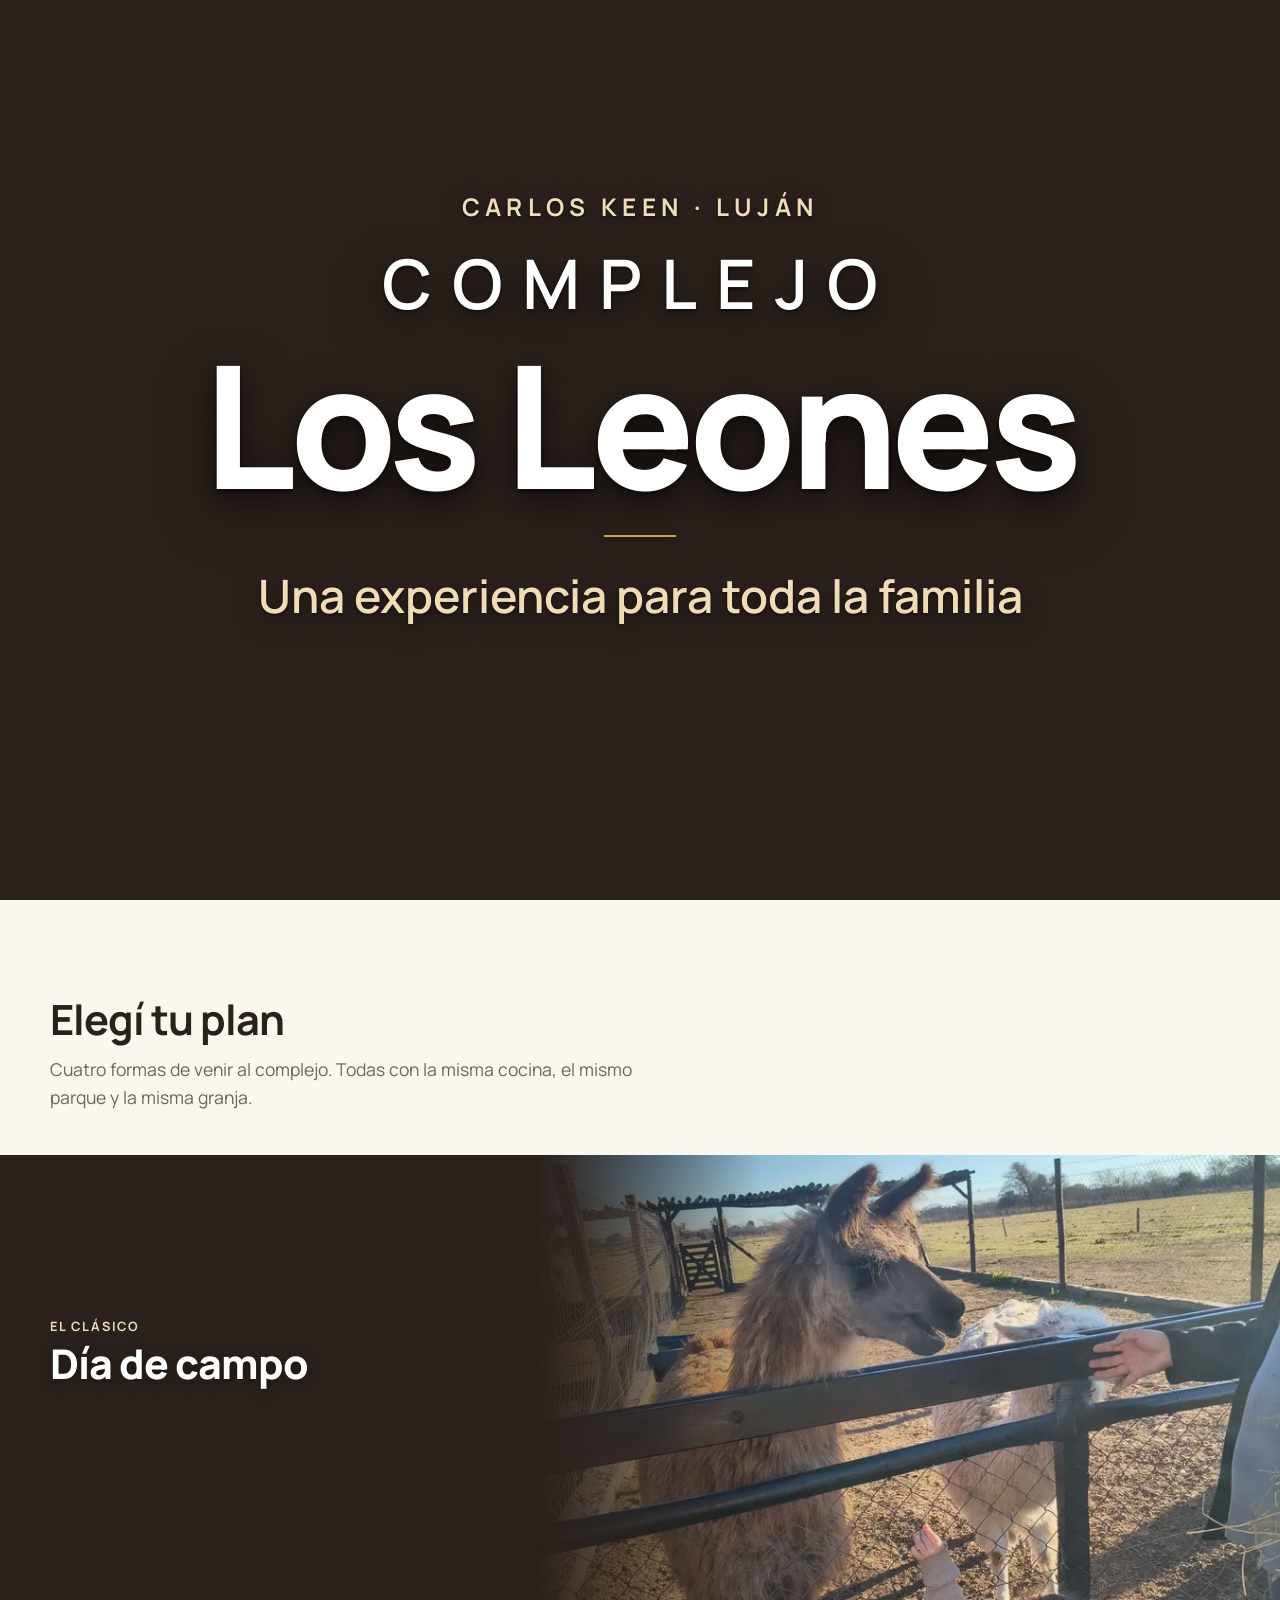
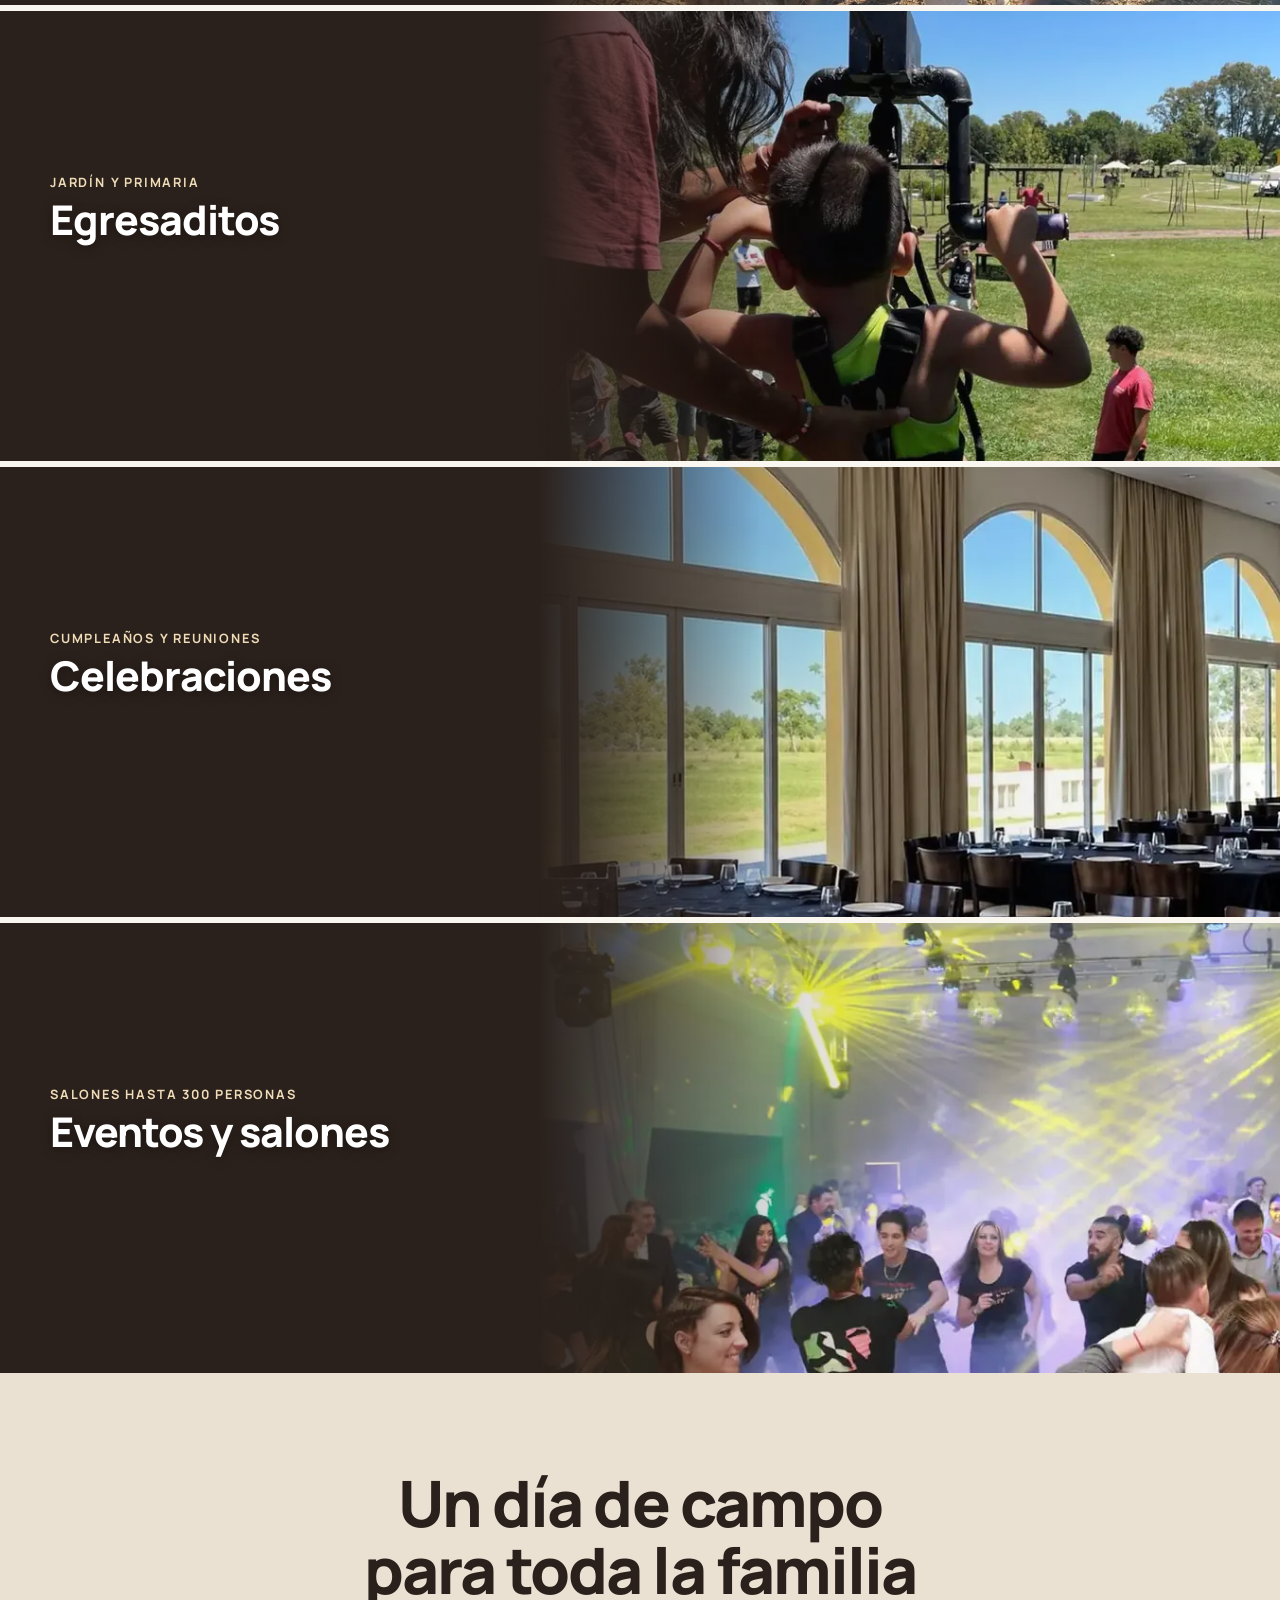
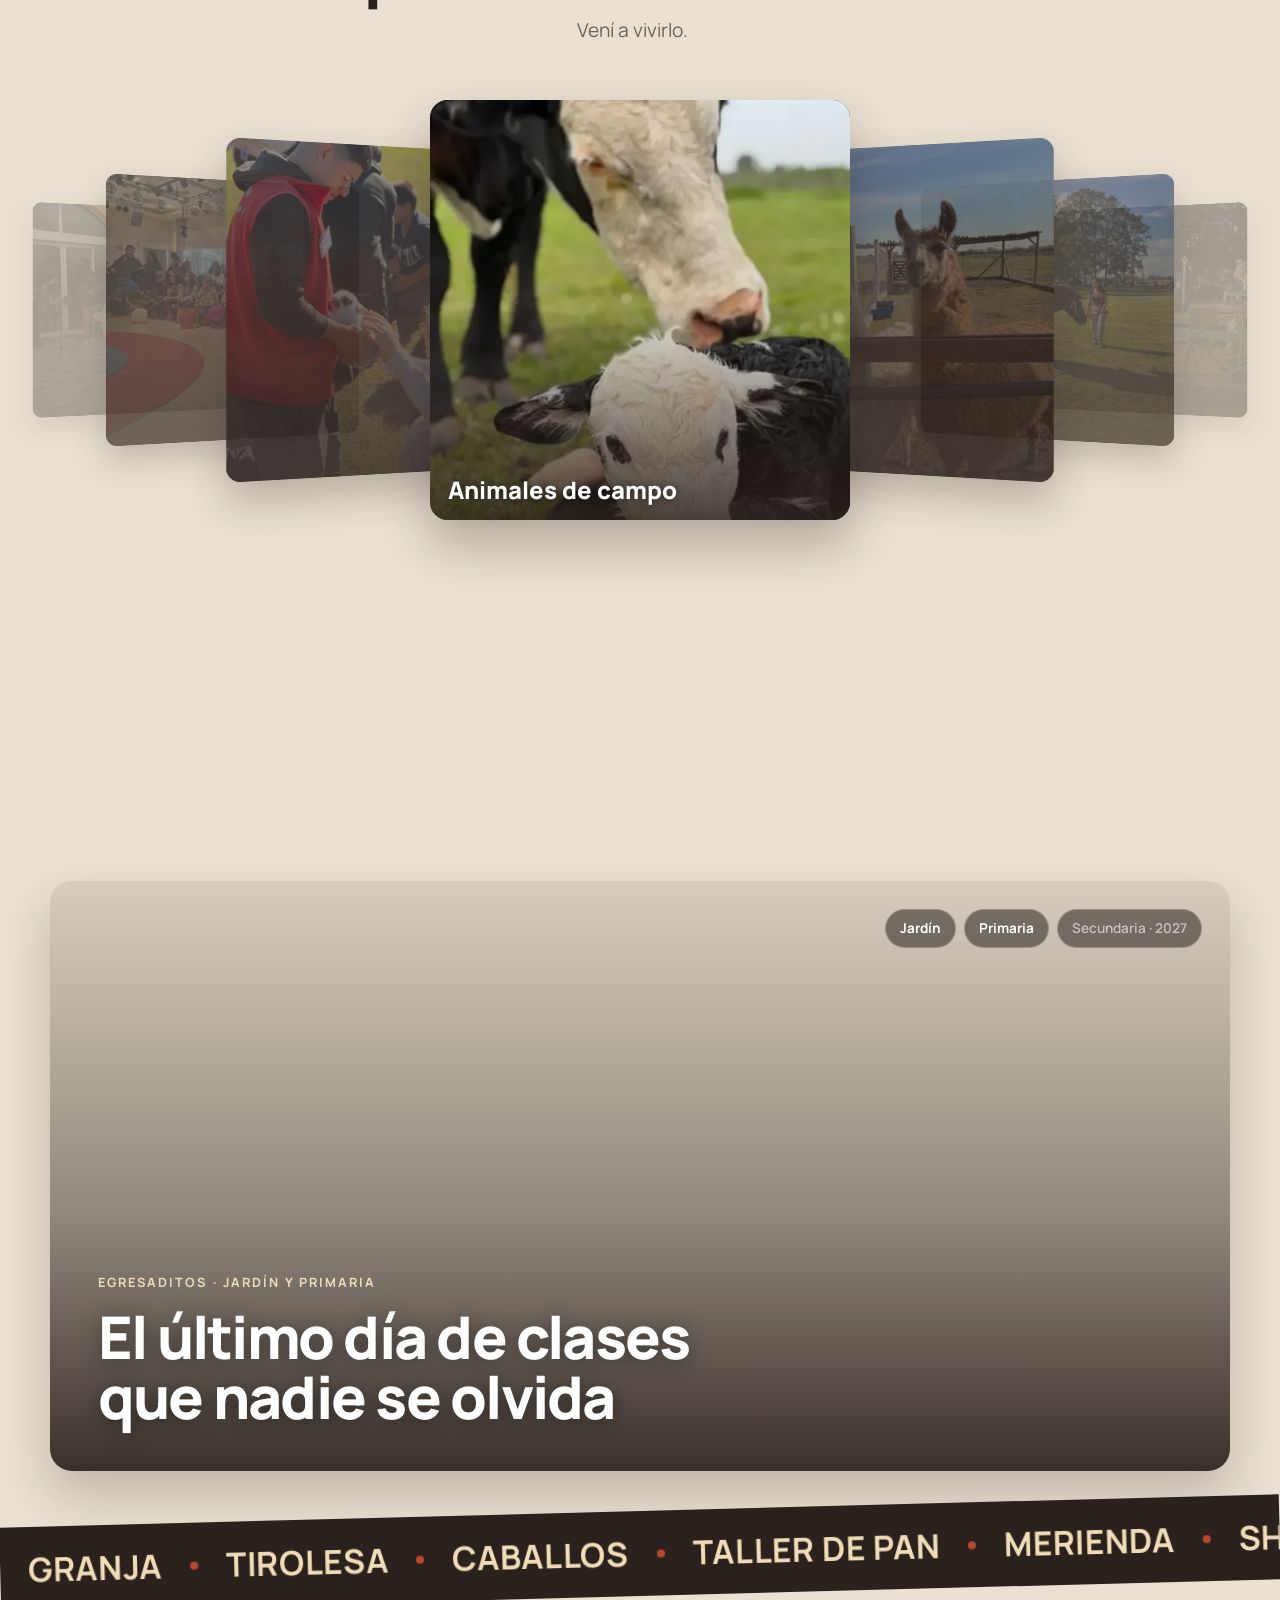
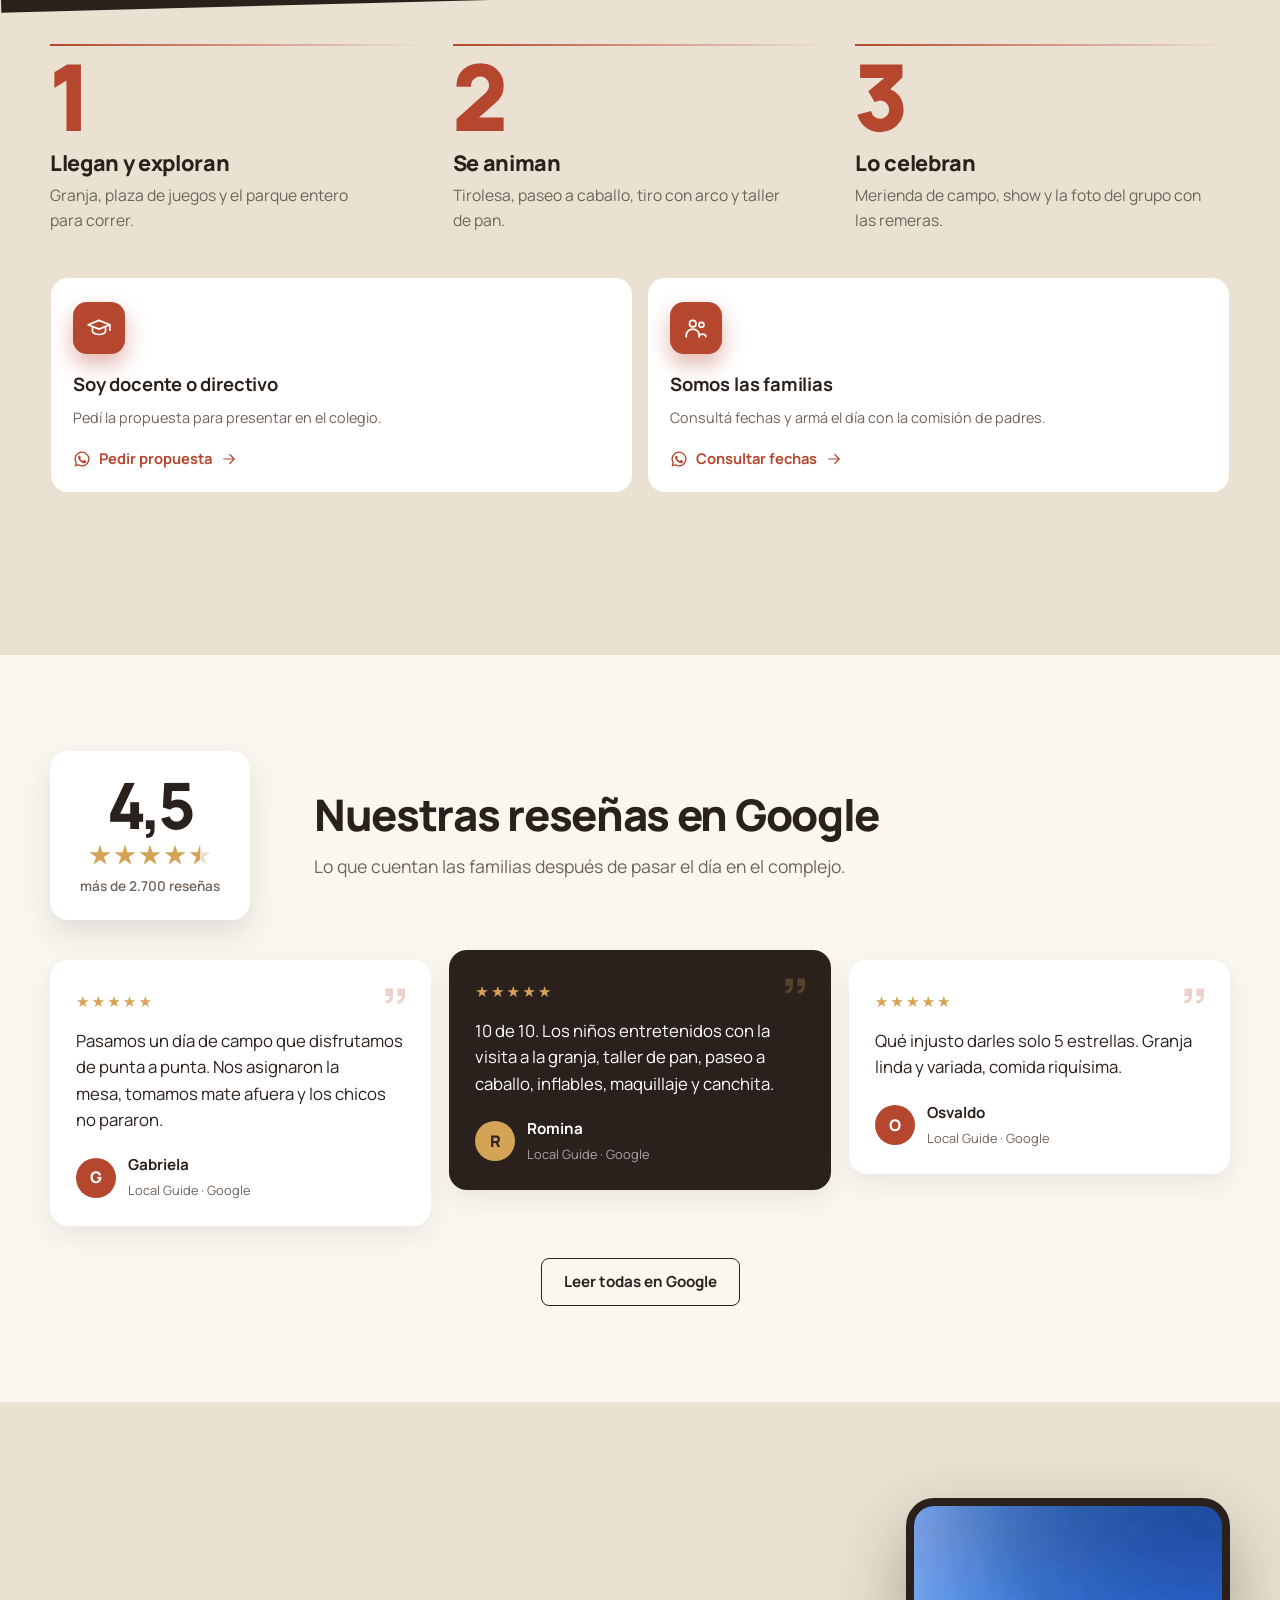
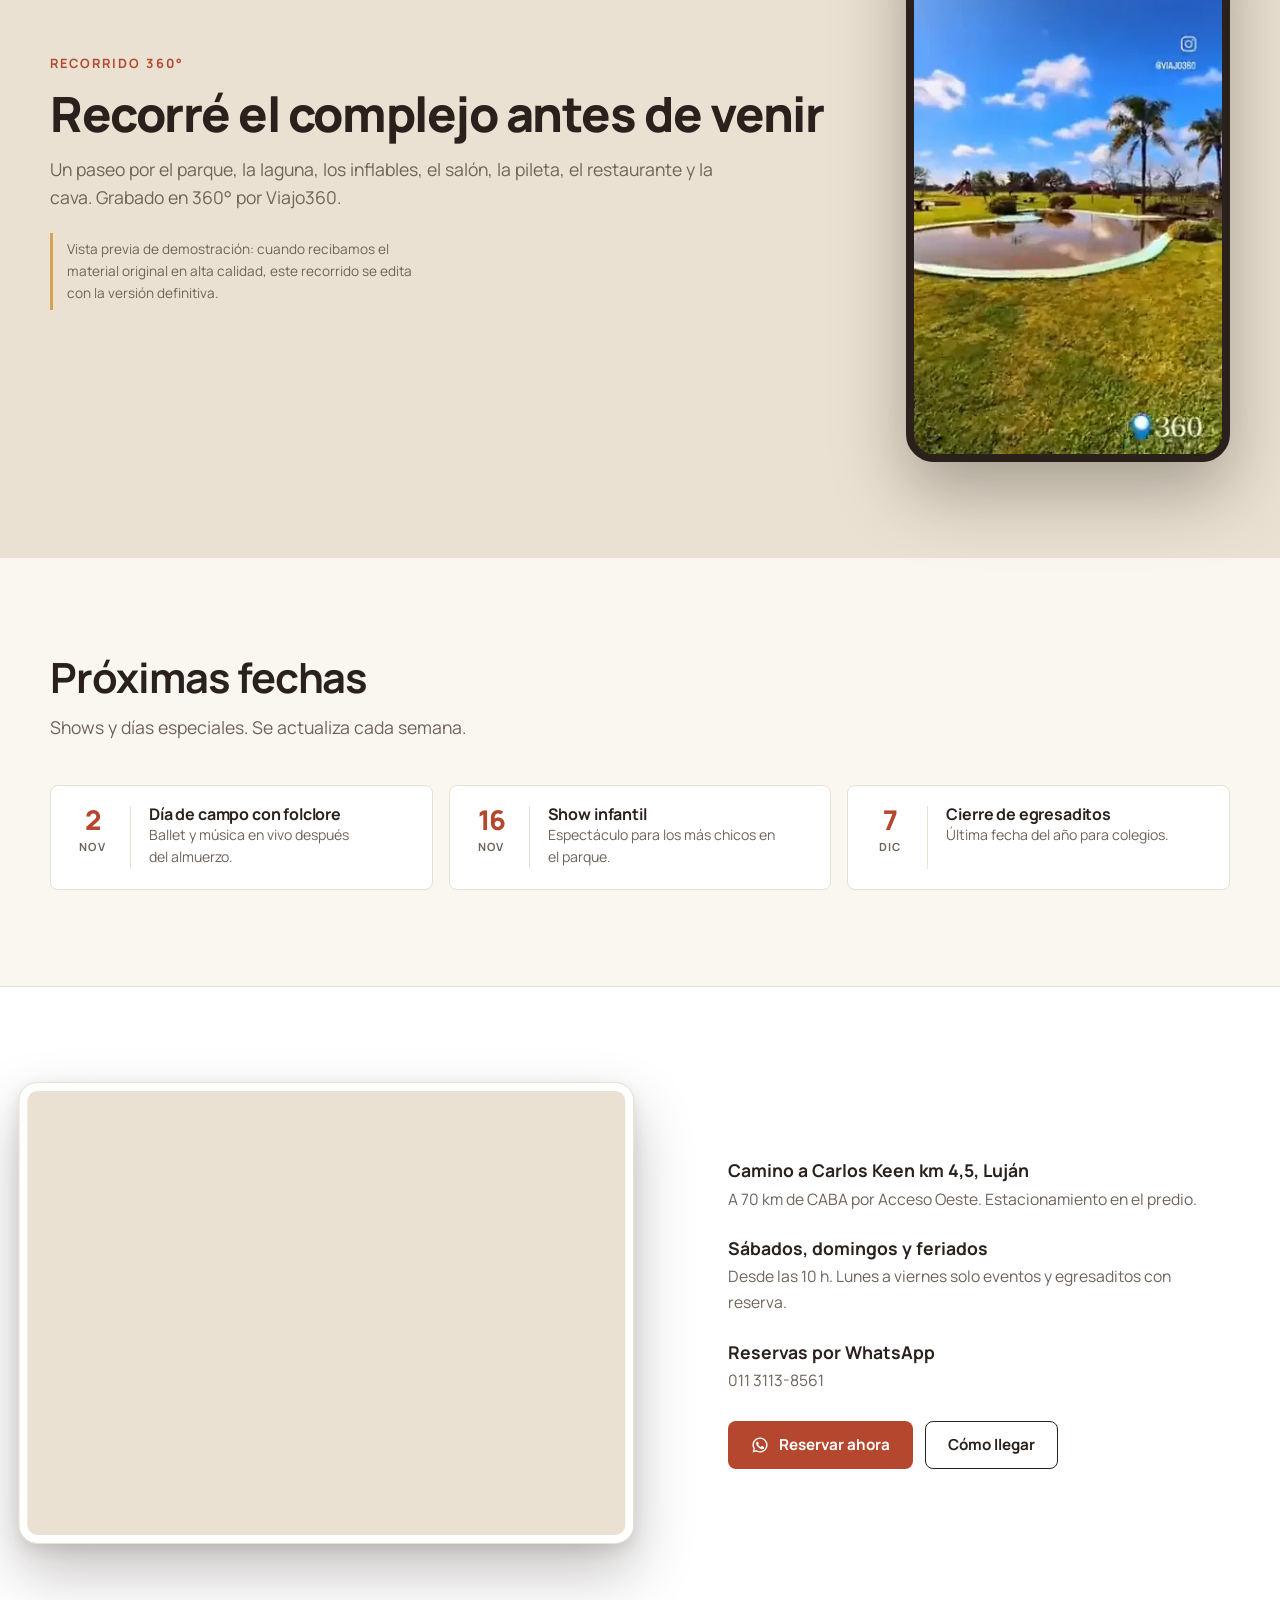
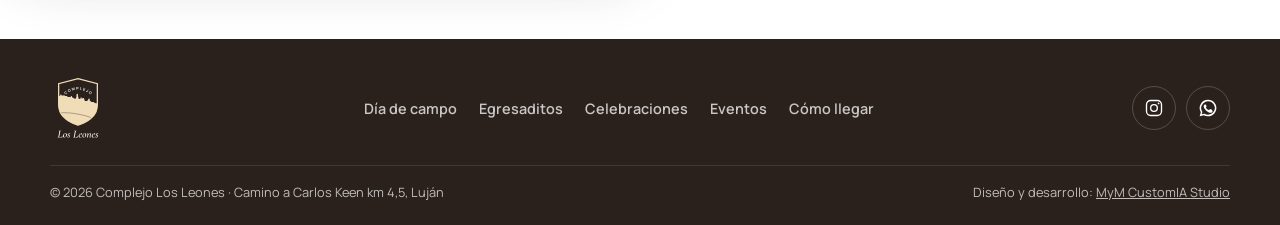
==== commit d0953c4a: "Rendimiento: imágenes responsivas (srcset), hero con carga diferida y nueva apertura, lazy en carrus" ====
--- a/index.html
+++ b/index.html
@@ -26,8 +26,8 @@
 {"@context":"https://schema.org","@type":["Restaurant","TouristAttraction"],"name":"Complejo Los Leones","description":"Restaurante de campo y complejo de eventos en Carlos Keen, Luján: día de campo con granja y actividades para toda la familia, egresaditos, celebraciones y salones para eventos.","url":"https://complejolosleones.com/","telephone":"+54 9 11 3113-8561","image":"https://complejolosleones.com/assets/img/og.jpg","address":{"@type":"PostalAddress","streetAddress":"Camino a Carlos Keen km 4,5","addressLocality":"Carlos Keen","addressRegion":"Buenos Aires","postalCode":"B6701","addressCountry":"AR"},"geo":{"@type":"GeoCoordinates","latitude":-34.5113596,"longitude":-59.1835315},"openingHoursSpecification":[{"@type":"OpeningHoursSpecification","dayOfWeek":["Saturday","Sunday"],"opens":"10:00","closes":"19:00"}],"servesCuisine":"Argentina","priceRange":"$$$","sameAs":["https://www.instagram.com/complejolosleones/"],"aggregateRating":{"@type":"AggregateRating","ratingValue":"4.5","reviewCount":"2724"}}
 </script>
 <link rel="preload" as="font" type="font/woff2" href="assets/fonts/manrope-var.woff2" crossorigin>
-<link rel="stylesheet" href="assets/css/estilos.min.css?v=20261103t">
-<script src="assets/js/main.js?v=20261103t" defer></script>
+<link rel="stylesheet" href="assets/css/estilos.min.css?v=20261103v">
+<script src="assets/js/main.js?v=20261103u" defer></script>
 </head>
 <body>
 <a class="saltar" href="#contenido">Saltar al contenido</a>
@@ -69,44 +69,14 @@
 
 <!-- ═══ 1 · PORTADA ═══════════════════════════════════════════════ -->
 <section class="hero" id="inicio">
-  <!-- Fondo: arranca con la laguna y, cuando el texto terminó de entrar, va pasando por todas las fotos con fundido lento.
-       Todas las fotos vienen en el HTML; el JS espera a que carguen y arranca junto con el texto. -->
-  <div class="hero-fondos">
+  <!-- Fondo: arranca con la galería; las otras cinco fotos (data-pc / data-movil) las agrega el JS después de que
+       cargó la página y, cuando el texto terminó de entrar, van pasando con fundido lento. -->
+  <div class="hero-fondos" data-pc="llamas,salon,cava" data-movil="llamas,salon,cava">
     <picture>
-      <source media="(max-width:700px)" type="image/webp" srcset="assets/img/fondo-laguna-movil.webp">
-      <source media="(max-width:700px)" srcset="assets/img/fondo-laguna-movil.jpg">
-      <source type="image/webp" srcset="assets/img/fondo-laguna.webp">
-      <img src="assets/img/fondo-laguna.jpg" alt="La laguna y el puente al atardecer" width="1600" height="900" decoding="async" class="activa" fetchpriority="high">
-    </picture>
-    <picture>
-      <source media="(max-width:700px)" type="image/webp" srcset="assets/img/fondo-galeria-movil.webp">
-      <source media="(max-width:700px)" srcset="assets/img/fondo-galeria-movil.jpg">
-      <source type="image/webp" srcset="assets/img/fondo-galeria.webp">
-      <img src="assets/img/fondo-galeria.jpg" alt="La galería de arcos del complejo al atardecer" width="1600" height="900" decoding="async">
-    </picture>
-    <picture>
-      <source media="(max-width:700px)" type="image/webp" srcset="assets/img/fondo-ternero-movil.webp">
-      <source media="(max-width:700px)" srcset="assets/img/fondo-ternero-movil.jpg">
-      <source type="image/webp" srcset="assets/img/fondo-ternero.webp">
-      <img src="assets/img/fondo-ternero.jpg" alt="Vaca con su ternero recién nacido en la granja" width="1600" height="900" decoding="async">
-    </picture>
-    <picture>
-      <source media="(max-width:700px)" type="image/webp" srcset="assets/img/fondo-llamas-movil.webp">
-      <source media="(max-width:700px)" srcset="assets/img/fondo-llamas-movil.jpg">
-      <source type="image/webp" srcset="assets/img/fondo-llamas.webp">
-      <img src="assets/img/fondo-llamas.jpg" alt="Las llamas de la granja" width="1600" height="900" decoding="async">
-    </picture>
-    <picture>
-      <source media="(max-width:700px)" type="image/webp" srcset="assets/img/fondo-salon-movil.webp">
-      <source media="(max-width:700px)" srcset="assets/img/fondo-salon-movil.jpg">
-      <source type="image/webp" srcset="assets/img/fondo-salon.webp">
-      <img src="assets/img/fondo-salon.jpg" alt="Salón de eventos con ventanales al parque" width="1600" height="900" decoding="async">
-    </picture>
-    <picture>
-      <source media="(max-width:700px)" type="image/webp" srcset="assets/img/fondo-cava-movil.webp">
-      <source media="(max-width:700px)" srcset="assets/img/fondo-cava-movil.jpg">
-      <source type="image/webp" srcset="assets/img/fondo-cava.webp">
-      <img src="assets/img/fondo-cava.jpg" alt="La cava de vinos" width="1600" height="900" decoding="async">
+      <source media="(max-width:700px)" type="image/webp" srcset="assets/img/fondo-barquitos-movil-720.webp">
+      <source media="(max-width:700px)" srcset="assets/img/fondo-barquitos-movil-720.jpg">
+      <source type="image/webp" srcset="assets/img/fondo-barquitos.webp">
+      <img src="assets/img/fondo-barquitos.jpg" alt="Barquitos de papel en la laguna del complejo al atardecer" width="1600" height="900" decoding="async" class="activa" fetchpriority="high">
     </picture>
   </div>
   <div class="cont hero-in">
@@ -130,7 +100,7 @@
   <ul class="franjas">
     <li class="franja rev dia" data-lado="izq">
       <a href="#incluye">
-        <picture><source type="image/webp" srcset="assets/img/plan-dia-de-campo.webp"><img src="assets/img/plan-dia-de-campo.jpg" alt="" width="1200" height="900" loading="lazy"></picture>
+        <picture><source type="image/webp" srcset="assets/img/plan-dia-de-campo-480.webp 480w, assets/img/plan-dia-de-campo-800.webp 800w, assets/img/plan-dia-de-campo.webp 1200w" sizes="(max-width:700px) 100vw, 58vw"><img src="assets/img/plan-dia-de-campo-800.jpg" srcset="assets/img/plan-dia-de-campo-480.jpg 480w, assets/img/plan-dia-de-campo-800.jpg 800w, assets/img/plan-dia-de-campo.jpg 1200w" sizes="(max-width:700px) 100vw, 58vw" alt="" width="1200" height="900" loading="lazy" decoding="async"></picture>
         <div class="cont franja-in">
           <span class="tag">El clásico</span>
           <h3>Día de campo</h3>
@@ -140,7 +110,7 @@
     </li>
     <li class="franja rev egre-f" data-lado="der">
       <a href="#egresaditos">
-        <picture><source type="image/webp" srcset="assets/img/plan-egresaditos.webp"><img src="assets/img/plan-egresaditos.jpg" alt="" width="1200" height="900" loading="lazy"></picture>
+        <picture><source type="image/webp" srcset="assets/img/plan-egresaditos-480.webp 480w, assets/img/plan-egresaditos-800.webp 800w, assets/img/plan-egresaditos.webp 1200w" sizes="(max-width:700px) 100vw, 58vw"><img src="assets/img/plan-egresaditos-800.jpg" srcset="assets/img/plan-egresaditos-480.jpg 480w, assets/img/plan-egresaditos-800.jpg 800w, assets/img/plan-egresaditos.jpg 1200w" sizes="(max-width:700px) 100vw, 58vw" alt="" width="1200" height="900" loading="lazy" decoding="async"></picture>
         <div class="cont franja-in">
           <span class="tag">Jardín y primaria</span>
           <h3>Egresaditos</h3>
@@ -150,7 +120,7 @@
     </li>
     <li class="franja rev cele" data-lado="izq">
       <a href="https://wa.me/5491131138561?text=Hola!%20Quiero%20info%20para%20una%20celebraci%C3%B3n.%20Fecha%3A%20____%20%C2%B7%20Somos%3A%20____" target="_blank" rel="noopener">
-        <picture><source type="image/webp" srcset="assets/img/plan-celebraciones.webp"><img src="assets/img/plan-celebraciones.jpg" alt="" width="1200" height="900" loading="lazy"></picture>
+        <picture><source type="image/webp" srcset="assets/img/plan-celebraciones-480.webp 480w, assets/img/plan-celebraciones-800.webp 800w, assets/img/plan-celebraciones.webp 1200w" sizes="(max-width:700px) 100vw, 58vw"><img src="assets/img/plan-celebraciones-800.jpg" srcset="assets/img/plan-celebraciones-480.jpg 480w, assets/img/plan-celebraciones-800.jpg 800w, assets/img/plan-celebraciones.jpg 1200w" sizes="(max-width:700px) 100vw, 58vw" alt="" width="1200" height="900" loading="lazy" decoding="async"></picture>
         <div class="cont franja-in">
           <span class="tag">Cumpleaños y reuniones</span>
           <h3>Celebraciones</h3>
@@ -160,7 +130,7 @@
     </li>
     <li class="franja rev even" data-lado="der">
       <a href="https://wa.me/5491131138561?text=Hola!%20Quiero%20info%20para%20un%20evento%20en%20sal%C3%B3n.%20Tipo%3A%20____%20%C2%B7%20Fecha%3A%20____" target="_blank" rel="noopener">
-        <picture><source type="image/webp" srcset="assets/img/plan-eventos.webp"><img src="assets/img/plan-eventos.jpg" alt="" width="800" height="600" loading="lazy"></picture>
+        <picture><source type="image/webp" srcset="assets/img/plan-eventos-480.webp 480w, assets/img/plan-eventos.webp 800w" sizes="(max-width:700px) 100vw, 58vw"><img src="assets/img/plan-eventos.jpg" srcset="assets/img/plan-eventos-480.jpg 480w, assets/img/plan-eventos.jpg 800w" sizes="(max-width:700px) 100vw, 58vw" alt="" width="800" height="600" loading="lazy" decoding="async"></picture>
         <div class="cont franja-in">
           <span class="tag">Salones hasta 300 personas</span>
           <h3>Eventos y salones</h3>
@@ -180,18 +150,18 @@
     </div>
     <div class="coverflow rev" id="coverflow">
       <ul class="cf-pista">
-      <li class="cf-item"><picture><source type="image/webp" srcset="assets/img/act-granja.webp"><img src="assets/img/act-granja.jpg" alt="Granja" width="800" height="800"></picture><span>Granja</span></li>
-      <li class="cf-item"><picture><source type="image/webp" srcset="assets/img/act-ternero.webp"><img src="assets/img/act-ternero.jpg" alt="Animales de campo" width="800" height="800"></picture><span>Animales de campo</span></li>
-      <li class="cf-item"><picture><source type="image/webp" srcset="assets/img/act-llamas.webp"><img src="assets/img/act-llamas.jpg" alt="Llamas" width="800" height="800"></picture><span>Llamas</span></li>
-      <li class="cf-item"><picture><source type="image/webp" srcset="assets/img/act-caballo.webp"><img src="assets/img/act-caballo.jpg" alt="Paseo a caballo" width="800" height="800"></picture><span>Paseo a caballo</span></li>
-      <li class="cf-item"><picture><source type="image/webp" srcset="assets/img/act-sulky.webp"><img src="assets/img/act-sulky.jpg" alt="Paseo en sulky" width="800" height="800"></picture><span>Paseo en sulky</span></li>
-      <li class="cf-item"><picture><source type="image/webp" srcset="assets/img/act-tirolesa.webp"><img src="assets/img/act-tirolesa.jpg" alt="Tirolesa" width="800" height="800"></picture><span>Tirolesa</span></li>
-      <li class="cf-item"><picture><source type="image/webp" srcset="assets/img/act-pan.webp"><img src="assets/img/act-pan.jpg" alt="Taller de pan" width="800" height="800"></picture><span>Taller de pan</span></li>
-      <li class="cf-item"><picture><source type="image/webp" srcset="assets/img/act-maquillaje.webp"><img src="assets/img/act-maquillaje.jpg" alt="Maquillaje artístico" width="800" height="800"></picture><span>Maquillaje artístico</span></li>
-      <li class="cf-item"><picture><source type="image/webp" srcset="assets/img/act-juegos.webp"><img src="assets/img/act-juegos.jpg" alt="Plaza de juegos" width="800" height="800"></picture><span>Plaza de juegos</span></li>
-      <li class="cf-item"><picture><source type="image/webp" srcset="assets/img/act-arco.webp"><img src="assets/img/act-arco.jpg" alt="Tiro con arco" width="800" height="800"></picture><span>Tiro con arco</span></li>
-      <li class="cf-item"><picture><source type="image/webp" srcset="assets/img/act-folclore.webp"><img src="assets/img/act-folclore.jpg" alt="Folclore en vivo" width="800" height="800"></picture><span>Folclore en vivo</span></li>
-      <li class="cf-item"><picture><source type="image/webp" srcset="assets/img/act-circo.webp"><img src="assets/img/act-circo.jpg" alt="Show infantil" width="800" height="800"></picture><span>Show infantil</span></li>
+      <li class="cf-item"><picture><source type="image/webp" srcset="assets/img/act-granja-320.webp 320w, assets/img/act-granja-480.webp 480w, assets/img/act-granja.webp 800w" sizes="(max-width:700px) 230px, (max-width:1200px) 34vw, 420px"><img src="assets/img/act-granja-480.jpg" srcset="assets/img/act-granja-320.jpg 320w, assets/img/act-granja-480.jpg 480w, assets/img/act-granja.jpg 800w" sizes="(max-width:700px) 230px, (max-width:1200px) 34vw, 420px" alt="Granja" width="800" height="800" decoding="async"></picture><span>Granja</span></li>
+      <li class="cf-item"><picture><source type="image/webp" srcset="assets/img/act-ternero-320.webp 320w, assets/img/act-ternero-480.webp 480w, assets/img/act-ternero.webp 800w" sizes="(max-width:700px) 230px, (max-width:1200px) 34vw, 420px"><img src="assets/img/act-ternero-480.jpg" srcset="assets/img/act-ternero-320.jpg 320w, assets/img/act-ternero-480.jpg 480w, assets/img/act-ternero.jpg 800w" sizes="(max-width:700px) 230px, (max-width:1200px) 34vw, 420px" alt="Animales de campo" width="800" height="800" decoding="async" loading="lazy"></picture><span>Animales de campo</span></li>
+      <li class="cf-item"><picture><source type="image/webp" srcset="assets/img/act-llamas-320.webp 320w, assets/img/act-llamas-480.webp 480w, assets/img/act-llamas.webp 800w" sizes="(max-width:700px) 230px, (max-width:1200px) 34vw, 420px"><img src="assets/img/act-llamas-480.jpg" srcset="assets/img/act-llamas-320.jpg 320w, assets/img/act-llamas-480.jpg 480w, assets/img/act-llamas.jpg 800w" sizes="(max-width:700px) 230px, (max-width:1200px) 34vw, 420px" alt="Llamas" width="800" height="800" decoding="async" loading="lazy"></picture><span>Llamas</span></li>
+      <li class="cf-item"><picture><source type="image/webp" srcset="assets/img/act-caballo-320.webp 320w, assets/img/act-caballo-480.webp 480w, assets/img/act-caballo.webp 800w" sizes="(max-width:700px) 230px, (max-width:1200px) 34vw, 420px"><img src="assets/img/act-caballo-480.jpg" srcset="assets/img/act-caballo-320.jpg 320w, assets/img/act-caballo-480.jpg 480w, assets/img/act-caballo.jpg 800w" sizes="(max-width:700px) 230px, (max-width:1200px) 34vw, 420px" alt="Paseo a caballo" width="800" height="800" decoding="async" loading="lazy"></picture><span>Paseo a caballo</span></li>
+      <li class="cf-item"><picture><source type="image/webp" srcset="assets/img/act-sulky-320.webp 320w, assets/img/act-sulky-480.webp 480w, assets/img/act-sulky.webp 800w" sizes="(max-width:700px) 230px, (max-width:1200px) 34vw, 420px"><img src="assets/img/act-sulky-480.jpg" srcset="assets/img/act-sulky-320.jpg 320w, assets/img/act-sulky-480.jpg 480w, assets/img/act-sulky.jpg 800w" sizes="(max-width:700px) 230px, (max-width:1200px) 34vw, 420px" alt="Paseo en sulky" width="800" height="800" decoding="async" loading="lazy"></picture><span>Paseo en sulky</span></li>
+      <li class="cf-item"><picture><source type="image/webp" srcset="assets/img/act-tirolesa-320.webp 320w, assets/img/act-tirolesa-480.webp 480w, assets/img/act-tirolesa.webp 800w" sizes="(max-width:700px) 230px, (max-width:1200px) 34vw, 420px"><img src="assets/img/act-tirolesa-480.jpg" srcset="assets/img/act-tirolesa-320.jpg 320w, assets/img/act-tirolesa-480.jpg 480w, assets/img/act-tirolesa.jpg 800w" sizes="(max-width:700px) 230px, (max-width:1200px) 34vw, 420px" alt="Tirolesa" width="800" height="800" decoding="async" loading="lazy"></picture><span>Tirolesa</span></li>
+      <li class="cf-item"><picture><source type="image/webp" srcset="assets/img/act-pan-320.webp 320w, assets/img/act-pan-480.webp 480w, assets/img/act-pan.webp 800w" sizes="(max-width:700px) 230px, (max-width:1200px) 34vw, 420px"><img src="assets/img/act-pan-480.jpg" srcset="assets/img/act-pan-320.jpg 320w, assets/img/act-pan-480.jpg 480w, assets/img/act-pan.jpg 800w" sizes="(max-width:700px) 230px, (max-width:1200px) 34vw, 420px" alt="Taller de pan" width="800" height="800" decoding="async" loading="lazy"></picture><span>Taller de pan</span></li>
+      <li class="cf-item"><picture><source type="image/webp" srcset="assets/img/act-maquillaje-320.webp 320w, assets/img/act-maquillaje-480.webp 480w, assets/img/act-maquillaje.webp 800w" sizes="(max-width:700px) 230px, (max-width:1200px) 34vw, 420px"><img src="assets/img/act-maquillaje-480.jpg" srcset="assets/img/act-maquillaje-320.jpg 320w, assets/img/act-maquillaje-480.jpg 480w, assets/img/act-maquillaje.jpg 800w" sizes="(max-width:700px) 230px, (max-width:1200px) 34vw, 420px" alt="Maquillaje artístico" width="800" height="800" decoding="async" loading="lazy"></picture><span>Maquillaje artístico</span></li>
+      <li class="cf-item"><picture><source type="image/webp" srcset="assets/img/act-juegos-320.webp 320w, assets/img/act-juegos-480.webp 480w, assets/img/act-juegos.webp 800w" sizes="(max-width:700px) 230px, (max-width:1200px) 34vw, 420px"><img src="assets/img/act-juegos-480.jpg" srcset="assets/img/act-juegos-320.jpg 320w, assets/img/act-juegos-480.jpg 480w, assets/img/act-juegos.jpg 800w" sizes="(max-width:700px) 230px, (max-width:1200px) 34vw, 420px" alt="Plaza de juegos" width="800" height="800" decoding="async" loading="lazy"></picture><span>Plaza de juegos</span></li>
+      <li class="cf-item"><picture><source type="image/webp" srcset="assets/img/act-arco-320.webp 320w, assets/img/act-arco-480.webp 480w, assets/img/act-arco.webp 800w" sizes="(max-width:700px) 230px, (max-width:1200px) 34vw, 420px"><img src="assets/img/act-arco-480.jpg" srcset="assets/img/act-arco-320.jpg 320w, assets/img/act-arco-480.jpg 480w, assets/img/act-arco.jpg 800w" sizes="(max-width:700px) 230px, (max-width:1200px) 34vw, 420px" alt="Tiro con arco" width="800" height="800" decoding="async" loading="lazy"></picture><span>Tiro con arco</span></li>
+      <li class="cf-item"><picture><source type="image/webp" srcset="assets/img/act-folclore-320.webp 320w, assets/img/act-folclore-480.webp 480w, assets/img/act-folclore.webp 800w" sizes="(max-width:700px) 230px, (max-width:1200px) 34vw, 420px"><img src="assets/img/act-folclore-480.jpg" srcset="assets/img/act-folclore-320.jpg 320w, assets/img/act-folclore-480.jpg 480w, assets/img/act-folclore.jpg 800w" sizes="(max-width:700px) 230px, (max-width:1200px) 34vw, 420px" alt="Folclore en vivo" width="800" height="800" decoding="async" loading="lazy"></picture><span>Folclore en vivo</span></li>
+      <li class="cf-item"><picture><source type="image/webp" srcset="assets/img/act-circo-320.webp 320w, assets/img/act-circo-480.webp 480w, assets/img/act-circo.webp 800w" sizes="(max-width:700px) 230px, (max-width:1200px) 34vw, 420px"><img src="assets/img/act-circo-480.jpg" srcset="assets/img/act-circo-320.jpg 320w, assets/img/act-circo-480.jpg 480w, assets/img/act-circo.jpg 800w" sizes="(max-width:700px) 230px, (max-width:1200px) 34vw, 420px" alt="Show infantil" width="800" height="800" decoding="async" loading="lazy"></picture><span>Show infantil</span></li>
       </ul>
     </div>
     <div class="reserva rev">
@@ -206,7 +176,7 @@
   <div class="cont">
     <!-- Foto grande con el título montado encima -->
     <div class="egre-hero rev">
-      <picture><source type="image/webp" srcset="assets/img/egresaditos.webp"><img src="assets/img/egresaditos.jpg" alt="Grupo de egresaditos festejando en el parque del complejo" width="1200" height="900" loading="lazy"></picture><!-- ▼ imagen de ejemplo (IA): reemplazar por foto real -->
+      <picture><source type="image/webp" srcset="assets/img/egresaditos-480.webp 480w, assets/img/egresaditos-800.webp 800w, assets/img/egresaditos.webp 1200w" sizes="(max-width:900px) 100vw, 1180px"><img src="assets/img/egresaditos-800.jpg" srcset="assets/img/egresaditos-480.jpg 480w, assets/img/egresaditos-800.jpg 800w, assets/img/egresaditos.jpg 1200w" sizes="(max-width:900px) 100vw, 1180px" alt="Grupo de egresaditos festejando en el parque del complejo" width="1200" height="900" loading="lazy" decoding="async"></picture><!-- ▼ imagen de ejemplo (IA): reemplazar por foto real -->
       <div class="egre-hero-texto">
         <span class="tag">Egresaditos · Jardín y primaria</span>
         <h2><span class="w">El</span> <span class="w">último</span> <span class="w">día</span> <span class="w">de</span> <span class="w">clases</span><br><span class="w">que</span> <span class="w">nadie</span> <span class="w">se</span> <span class="w">olvida</span></h2>
@@ -255,7 +225,7 @@
     <div class="resenas-cab rev">
       <div class="resenas-score">
         <b class="score-num" data-contar="4,5">0,0</b>
-        <div class="score-estrellas" aria-label="4,5 de 5 estrellas"><i></i><i></i><i></i><i></i><i class="media"></i></div>
+        <div class="score-estrellas" role="img" aria-label="4,5 de 5 estrellas"><i></i><i></i><i></i><i></i><i class="media"></i></div>
         <span>más de 2.700 reseñas</span>
       </div>
       <div>
@@ -266,19 +236,19 @@
     <div class="resenas-grid">
       <article class="resena rev">
         <svg class="comilla" viewBox="0 0 24 24" aria-hidden="true"><path d="M7 7h5v5c0 3-2 5-5 5v-2c1.7 0 3-1.3 3-3H7V7zm8 0h5v5c0 3-2 5-5 5v-2c1.7 0 3-1.3 3-3h-3V7z"/></svg>
-        <div class="estrellas" aria-label="5 estrellas">★★★★★</div>
+        <div class="estrellas" role="img" aria-label="5 estrellas">★★★★★</div>
         <p>Pasamos un día de campo que disfrutamos de punta a punta. Nos asignaron la mesa, tomamos mate afuera y los chicos no pararon.</p>
         <footer><span class="avatar">G</span><div><b>Gabriela</b><small>Local Guide · Google</small></div></footer>
       </article>
       <article class="resena rev destacada">
         <svg class="comilla" viewBox="0 0 24 24" aria-hidden="true"><path d="M7 7h5v5c0 3-2 5-5 5v-2c1.7 0 3-1.3 3-3H7V7zm8 0h5v5c0 3-2 5-5 5v-2c1.7 0 3-1.3 3-3h-3V7z"/></svg>
-        <div class="estrellas" aria-label="5 estrellas">★★★★★</div>
+        <div class="estrellas" role="img" aria-label="5 estrellas">★★★★★</div>
         <p>10 de 10. Los niños entretenidos con la visita a la granja, taller de pan, paseo a caballo, inflables, maquillaje y canchita.</p>
         <footer><span class="avatar">R</span><div><b>Romina</b><small>Local Guide · Google</small></div></footer>
       </article>
       <article class="resena rev">
         <svg class="comilla" viewBox="0 0 24 24" aria-hidden="true"><path d="M7 7h5v5c0 3-2 5-5 5v-2c1.7 0 3-1.3 3-3H7V7zm8 0h5v5c0 3-2 5-5 5v-2c1.7 0 3-1.3 3-3h-3V7z"/></svg>
-        <div class="estrellas" aria-label="5 estrellas">★★★★★</div>
+        <div class="estrellas" role="img" aria-label="5 estrellas">★★★★★</div>
         <p>Qué injusto darles solo 5 estrellas. Granja linda y variada, comida riquísima.</p>
         <footer><span class="avatar">O</span><div><b>Osvaldo</b><small>Local Guide · Google</small></div></footer>
       </article>
